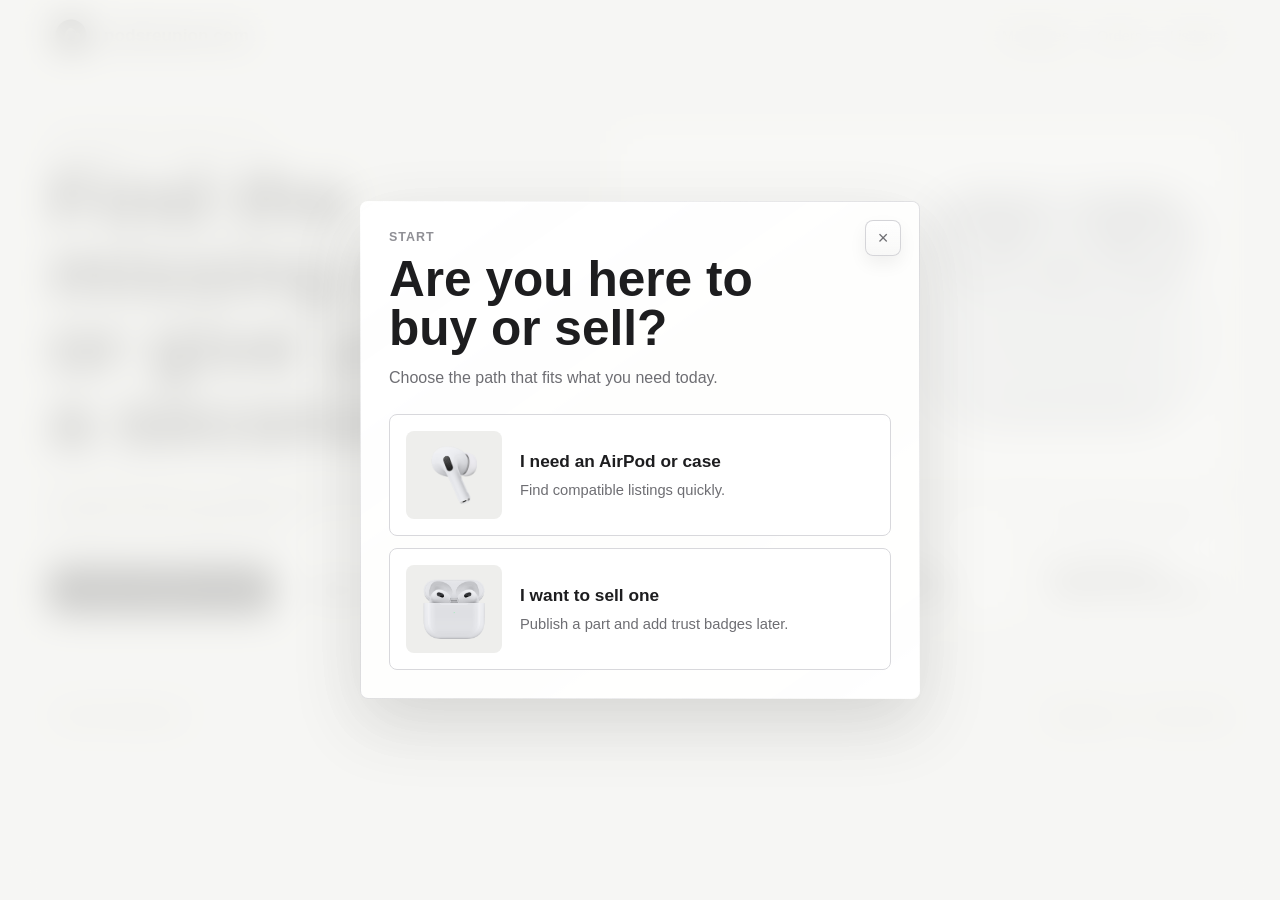
==== index.html @ 9c2aa98d "Update seller AirPods model previews" ====
<!DOCTYPE html>
<html lang="en">
<head>
  <meta charset="UTF-8">
  <meta name="viewport" content="width=device-width, initial-scale=1">
  <title>PodsReunion | Buy or sell single AirPods parts</title>
  <meta name="description" content="A simple marketplace for buying or selling single AirPods, charging cases, and compatible replacement parts.">
  <meta property="og:title" content="PodsReunion | Buy or sell single AirPods parts">
  <meta property="og:description" content="Find or sell a single AirPod, a charging case, or a compatible replacement part.">
  <meta property="og:type" content="website">
  <meta property="og:url" content="https://podsreunion.com">
  <link rel="icon" type="image/png" href="assets/favicons/favicon-32x32.png">
  <link rel="apple-touch-icon" href="assets/favicons/apple-icon-180x180.png">
  <link rel="stylesheet" href="style.css">
</head>
<body class="has-modal">
  <header class="site-header" aria-label="Primary">
    <a class="brand" href="/" aria-label="PodsReunion home">
      <span class="brand-mark" aria-hidden="true">
        <img src="assets/logo/logo-master.svg" alt="">
      </span>
      <span class="brand-name">podsreunion.com</span>
    </a>

    <nav class="header-nav" aria-label="Account placeholders">
      <a href="#" aria-disabled="true">Messages</a>
      <a href="#" aria-disabled="true">Orders</a>
      <a href="#" aria-disabled="true">Listings</a>
    </nav>
  </header>

  <main class="page-shell">
    <section class="intro" aria-labelledby="intro-title">
      <p class="eyebrow">PodsReunion marketplace</p>
      <h1 id="intro-title">Find the missing part, or give yours a second life.</h1>
      <p class="intro-copy">
        A focused place for single AirPods, left and right earbuds, and charging cases.
      </p>

      <div class="intro-actions" aria-label="Start">
        <button class="primary-action" type="button" data-open-path="buyer">I need an AirPod or case</button>
        <button class="secondary-action" type="button" data-open-path="seller">I want to sell one</button>
      </div>
    </section>

    <section class="market-preview" aria-label="Marketplace preview">
      <div class="preview-panel preview-panel-large">
        <div class="preview-copy">
          <span class="panel-kicker">Available soon</span>
          <h2>AirPods Pro 2 parts</h2>
          <p>Compatible listings will appear here once the marketplace is connected.</p>
        </div>
        <img src="assets/airpods/products/web/airpods-pro-2-with-case-front.png" alt="AirPods Pro with charging case">
      </div>

      <div class="preview-grid">
        <article class="mini-panel">
          <span class="mini-label">Verified photos</span>
          <strong>Model and condition badges</strong>
        </article>
        <article class="mini-panel">
          <span class="mini-label">Fast search</span>
          <strong>Left, right, or charging case</strong>
        </article>
        <article class="mini-panel">
          <span class="mini-label">Lightweight start</span>
          <strong>No dashboard before you need one</strong>
        </article>
      </div>
    </section>
  </main>

  <footer class="site-footer">
    <p>&copy; 2026 PodsReunion</p>
    <div>
      <a href="impressum.html">Legal Notice</a>
      <a href="datenschutz.html">Privacy Policy</a>
    </div>
  </footer>

  <div class="modal-layer is-visible" data-modal-layer>
    <section class="modal is-active" role="dialog" aria-modal="true" aria-labelledby="entry-title" data-modal="entry">
      <button class="icon-button modal-close" type="button" data-close-modal aria-label="Close modal">x</button>
      <p class="modal-step">Start</p>
      <h2 id="entry-title">Are you here to buy or sell?</h2>
      <p class="modal-copy">Choose the path that fits what you need today.</p>

      <div class="choice-grid">
        <button class="choice-card" type="button" data-open-path="buyer">
          <span class="choice-visual">
            <img src="assets/airpods/earbuds/airpods-pro-2/right.png" alt="">
          </span>
          <span>
            <strong>I need an AirPod or case</strong>
            <small>Find compatible listings quickly.</small>
          </span>
        </button>
        <button class="choice-card" type="button" data-open-path="seller">
          <span class="choice-visual">
            <img src="assets/airpods/products/web/airpods-3-with-case.png" alt="">
          </span>
          <span>
            <strong>I want to sell one</strong>
            <small>Publish a part and add trust badges later.</small>
          </span>
        </button>
      </div>
    </section>

    <section class="modal modal-wide" role="dialog" aria-modal="true" aria-labelledby="buyer-title" data-modal="buyer" hidden>
      <button class="icon-button modal-back" type="button" data-show-entry aria-label="Back">&lt;</button>
      <button class="icon-button modal-close" type="button" data-close-modal aria-label="Close modal">x</button>
      <p class="modal-step" data-buyer-step-label>Buyer flow 1 of 3</p>
      <h2 id="buyer-title">Find the part you need</h2>
      <p class="modal-copy" data-buyer-step-copy>Start with the missing piece. No account needed to browse.</p>

      <div class="buyer-progress" aria-hidden="true">
        <span class="is-active" data-buyer-progress-step="1"></span>
        <span data-buyer-progress-step="2"></span>
        <span data-buyer-progress-step="3"></span>
      </div>

      <div class="buyer-step is-active" data-buyer-step="1">
        <div class="buyer-part-grid" aria-label="Needed part">
          <button class="buyer-part-card" type="button" aria-pressed="false" data-buyer-part="left">
            <span class="buyer-part-image">
              <img src="assets/airpods/earbuds/airpods-pro-2/left.png" alt="">
            </span>
            <span>
              <strong>Left AirPod</strong>
              <small>I lost the left earbud.</small>
            </span>
          </button>
          <button class="buyer-part-card" type="button" aria-pressed="false" data-buyer-part="right">
            <span class="buyer-part-image">
              <img src="assets/airpods/earbuds/airpods-pro-2/right.png" alt="">
            </span>
            <span>
              <strong>Right AirPod</strong>
              <small>I lost the right earbud.</small>
            </span>
          </button>
          <button class="buyer-part-card" type="button" aria-pressed="false" data-buyer-part="case">
            <span class="buyer-part-image">
              <img src="assets/airpods/cases/web/A2968-magsafe-lightning.png" alt="">
            </span>
            <span>
              <strong>Charging case</strong>
              <small>I need a compatible case.</small>
            </span>
          </button>
        </div>
      </div>

      <div class="buyer-step" data-buyer-step="2" hidden>
        <div class="buyer-model-card">
          <div>
            <span class="modal-step">Model check</span>
            <h3>Which AirPods do you have?</h3>
            <p>For now, this is a lightweight compatibility placeholder. We will only show listings that should match this model.</p>
          </div>
        </div>

        <div class="buyer-model-grid" aria-label="AirPods model">
          <button class="buyer-model-option" type="button" aria-pressed="true" data-buyer-model="AirPods Pro 1">
            <span class="buyer-model-image">
              <img src="assets/airpods/products/web/airpods-pro-1-with-case.png" alt="">
            </span>
            <strong>AirPods Pro 1</strong>
          </button>
          <button class="buyer-model-option" type="button" aria-pressed="false" data-buyer-model="AirPods Pro 2">
            <span class="buyer-model-image">
              <img src="assets/airpods/products/web/airpods-pro-2-with-case-front.png" alt="">
            </span>
            <strong>AirPods Pro 2</strong>
          </button>
          <button class="buyer-model-option" type="button" aria-pressed="false" data-buyer-model="AirPods Pro 3">
            <span class="buyer-model-image">
              <img src="assets/airpods/products/web/airpods-pro-3-with-case-front.png" alt="">
            </span>
            <strong>AirPods Pro 3</strong>
          </button>
          <button class="buyer-model-option" type="button" aria-pressed="false" data-buyer-model="AirPods 1">
            <span class="buyer-model-image">
              <img src="assets/airpods/products/web/airpods-1-with-case.png" alt="">
            </span>
            <strong>AirPods 1</strong>
          </button>
          <button class="buyer-model-option" type="button" aria-pressed="false" data-buyer-model="AirPods 2">
            <span class="buyer-model-image">
              <img src="assets/airpods/products/web/airpods-2-with-case.png" alt="">
            </span>
            <strong>AirPods 2</strong>
          </button>
          <button class="buyer-model-option" type="button" aria-pressed="false" data-buyer-model="AirPods 3">
            <span class="buyer-model-image">
              <img src="assets/airpods/products/web/airpods-3-with-case.png" alt="">
            </span>
            <strong>AirPods 3</strong>
          </button>
          <button class="buyer-model-option" type="button" aria-pressed="false" data-buyer-model="AirPods 4">
            <span class="buyer-model-image">
              <img src="assets/airpods/products/web/airpods-4-with-case.png" alt="">
            </span>
            <strong>AirPods 4</strong>
          </button>
          <button class="buyer-model-option" type="button" aria-pressed="false" data-buyer-model="AirPods 4 ANC">
            <span class="buyer-model-image">
              <img src="assets/airpods/products/web/airpods-4-anc-with-case.png" alt="">
            </span>
            <strong>AirPods 4 ANC</strong>
          </button>
          <button class="buyer-model-option" type="button" aria-pressed="false" data-buyer-model="not-sure">
            <span class="buyer-model-image">
              <img src="assets/airpods/products/web/airpods-pro-2-earbuds.png" alt="">
            </span>
            <strong>I am not sure</strong>
          </button>
        </div>
      </div>

      <div class="buyer-step" data-buyer-step="3" hidden>
        <div class="buyer-selected-part" data-buyer-selected-part></div>

        <div class="empty-results">
          <span class="modal-step">No listings yet</span>
          <h3>No compatible part is available right now.</h3>
          <p>Leave your email and we will notify you when someone lists this part.</p>
        </div>

        <form class="buyer-request-form" data-buyer-request-form>
          <label>
            <span>Email address</span>
            <input type="email" placeholder="you@example.com" required>
          </label>
          <button class="full-action" type="submit">Notify me when available</button>
        </form>

        <div class="request-success" data-request-success hidden>
          <strong>Request saved.</strong>
          <span>This is a prototype confirmation. Later, this will create a real buyer request.</span>
        </div>
      </div>

      <div class="buyer-actions">
        <button class="secondary-action buyer-secondary" type="button" data-buyer-prev hidden>Back</button>
        <button class="full-action buyer-next" type="button" data-buyer-next disabled>Continue</button>
      </div>
    </section>

    <section class="modal modal-wide" role="dialog" aria-modal="true" aria-labelledby="seller-title" data-modal="seller" hidden>
      <button class="icon-button modal-back" type="button" data-show-entry aria-label="Back">&lt;</button>
      <button class="icon-button modal-close" type="button" data-close-modal aria-label="Close modal">x</button>
      <p class="modal-step" data-seller-step-label>Seller flow 1 of 3</p>
      <h2 id="seller-title">What do you want to sell?</h2>
      <p class="modal-copy" data-seller-step-copy>Select one or more parts. You can add trust badges after publishing.</p>

      <div class="seller-progress" aria-hidden="true">
        <span class="is-active" data-progress-step="1"></span>
        <span data-progress-step="2"></span>
        <span data-progress-step="3"></span>
      </div>

      <div class="seller-step is-active" data-seller-step="1">
        <div class="seller-part-grid" aria-label="Parts to sell">
          <button class="seller-part-card" type="button" aria-pressed="false" data-seller-part="left">
            <span class="seller-selected-mark" aria-hidden="true">✓</span>
            <span class="seller-part-image">
              <img src="assets/airpods/earbuds/airpods-pro-2/left.png" alt="">
            </span>
            <span>
              <strong>Left AirPod</strong>
              <small>Single left earbud</small>
            </span>
          </button>
          <button class="seller-part-card" type="button" aria-pressed="false" data-seller-part="right">
            <span class="seller-selected-mark" aria-hidden="true">✓</span>
            <span class="seller-part-image">
              <img src="assets/airpods/earbuds/airpods-pro-2/right.png" alt="">
            </span>
            <span>
              <strong>Right AirPod</strong>
              <small>Single right earbud</small>
            </span>
          </button>
          <button class="seller-part-card" type="button" aria-pressed="false" data-seller-part="case">
            <span class="seller-selected-mark" aria-hidden="true">✓</span>
            <span class="seller-part-image">
              <img src="assets/airpods/cases/web/A2968-magsafe-lightning.png" alt="">
            </span>
            <span>
              <strong>Charging case</strong>
              <small>Case only</small>
            </span>
          </button>
        </div>

        <div class="seller-note">
          <strong>Publish first, verify later.</strong>
          <span>Find My removal is not required here. It can become a trust badge once a buyer is interested.</span>
        </div>
      </div>

      <div class="seller-step" data-seller-step="2" hidden>
        <div class="selected-summary" data-selected-summary></div>
        <div class="seller-detail-list" data-seller-detail-list></div>
      </div>

      <div class="seller-step" data-seller-step="3" hidden>
        <div class="listing-form">
          <label>
            <span>Location</span>
            <input type="text" placeholder="Berlin, Germany">
          </label>
          <label>
            <span>Contact email</span>
            <input type="email" placeholder="you@example.com">
          </label>
        </div>

        <div class="seller-toggle-row">
          <label>
            <input type="checkbox">
            <span>Shipping is possible</span>
          </label>
          <label>
            <input type="checkbox">
            <span>Local handoff is possible</span>
          </label>
        </div>

        <div class="badge-preview">
          <span>Listing badges after review</span>
          <div>
            <strong>Photos complete</strong>
            <strong>Cleaning confirmed</strong>
            <strong>Find My removed later</strong>
          </div>
        </div>
      </div>

      <div class="seller-actions">
        <button class="secondary-action seller-secondary" type="button" data-seller-prev hidden>Back</button>
        <button class="full-action seller-next" type="button" data-seller-next disabled>Continue</button>
      </div>
    </section>
  </div>

  <script>
    const modalLayer = document.querySelector('[data-modal-layer]');
    const modals = document.querySelectorAll('[data-modal]');
    const pathButtons = document.querySelectorAll('[data-open-path]');
    const closeButtons = document.querySelectorAll('[data-close-modal]');
    const entryButtons = document.querySelectorAll('[data-show-entry]');
    const buyerStepLabel = document.querySelector('[data-buyer-step-label]');
    const buyerStepCopy = document.querySelector('[data-buyer-step-copy]');
    const buyerModal = document.querySelector('[data-modal="buyer"]');
    const buyerSteps = document.querySelectorAll('[data-buyer-step]');
    const buyerProgressSteps = document.querySelectorAll('[data-buyer-progress-step]');
    const buyerPartButtons = document.querySelectorAll('[data-buyer-part]');
    const buyerModelButtons = document.querySelectorAll('[data-buyer-model]');
    const buyerPrevButton = document.querySelector('[data-buyer-prev]');
    const buyerNextButton = document.querySelector('[data-buyer-next]');
    const buyerRequestForm = document.querySelector('[data-buyer-request-form]');
    const buyerSelectedPart = document.querySelector('[data-buyer-selected-part]');
    const requestSuccess = document.querySelector('[data-request-success]');
    const sellerStepLabel = document.querySelector('[data-seller-step-label]');
    const sellerStepCopy = document.querySelector('[data-seller-step-copy]');
    const sellerModal = document.querySelector('[data-modal="seller"]');
    const sellerSteps = document.querySelectorAll('[data-seller-step]');
    const sellerProgressSteps = document.querySelectorAll('[data-progress-step]');
    const sellerPartButtons = document.querySelectorAll('[data-seller-part]');
    const sellerDetailList = document.querySelector('[data-seller-detail-list]');
    const selectedSummary = document.querySelector('[data-selected-summary]');
    const sellerPrevButton = document.querySelector('[data-seller-prev]');
    const sellerNextButton = document.querySelector('[data-seller-next]');
    const customSelects = new Set();
    let buyerStep = 1;
    let selectedBuyerPart = null;
    let selectedBuyerModel = 'AirPods Pro 1';
    let sellerStep = 1;
    const selectedSellerParts = new Set();
    const sellerPartPrices = {
      left: '',
      right: '',
      case: ''
    };

	    const airPodsModelImages = {
	      'airpods-pro-1': {
	        left: 'assets/airpods/earbuds/airpods-pro-1/left.png',
	        right: 'assets/airpods/earbuds/airpods-pro-1/right.png',
	        case: 'assets/airpods/cases/web/A2190.png'
      },
      'airpods-pro-2': {
        left: 'assets/airpods/earbuds/airpods-pro-2/left.png',
        right: 'assets/airpods/earbuds/airpods-pro-2/right.png',
        case: 'assets/airpods/cases/web/A2968-magsafe-lightning.png'
      },
      'airpods-pro-3': {
        left: 'assets/airpods/earbuds/airpods-pro-3/left.png',
        right: 'assets/airpods/earbuds/airpods-pro-3/right.png',
        case: 'assets/airpods/cases/web/A3122-magsafe.png'
      },
      'airpods-1': {
        left: 'assets/airpods/earbuds/airpods-1/left.png',
        right: 'assets/airpods/earbuds/airpods-1/right.png',
        case: 'assets/airpods/cases/web/A1602.png'
      },
      'airpods-2': {
        left: 'assets/airpods/earbuds/airpods-2/left.png',
        right: 'assets/airpods/earbuds/airpods-2/right.png',
        case: 'assets/airpods/cases/web/A1938.png'
      },
      'airpods-3': {
        left: 'assets/airpods/earbuds/airpods-3/left.png',
        right: 'assets/airpods/earbuds/airpods-3/right.png',
        case: 'assets/airpods/cases/web/A2566-magsafe.png'
      },
      'airpods-4': {
        left: 'assets/airpods/earbuds/airpods-4/left.png',
        right: 'assets/airpods/earbuds/airpods-4/right.png',
        case: 'assets/airpods/cases/web/A3058.png'
      },
      'airpods-4-anc': {
        left: 'assets/airpods/earbuds/airpods-4-anc/left.png',
        right: 'assets/airpods/earbuds/airpods-4-anc/right.png',
        case: 'assets/airpods/cases/web/A3059-ANC.png'
	      }
	    };

	    const chargingCaseImages = {
	      A1602: 'assets/airpods/cases/web/A1602.png',
	      A1938: 'assets/airpods/cases/web/A1938.png',
	      'A2566-magsafe': 'assets/airpods/cases/web/A2566-magsafe.png',
	      'A2897-lightning': 'assets/airpods/cases/web/A2897-lightning.png',
	      A3058: 'assets/airpods/cases/web/A3058.png',
	      'A3059-ANC': 'assets/airpods/cases/web/A3059-ANC.png',
	      A2190: 'assets/airpods/cases/web/A2190.png',
	      'A2700-magsafe-lightning': 'assets/airpods/cases/web/A2700-magsafe-lightning.png',
	      'A2968-magsafe-lightning': 'assets/airpods/cases/web/A2968-magsafe-lightning.png',
	      'A3122-magsafe': 'assets/airpods/cases/web/A3122-magsafe.png'
	    };

    const sellerPartData = {
      left: {
        title: 'Left AirPod',
        image: 'assets/airpods/earbuds/airpods-pro-2/left.png',
        // Replace this with the final model-number close-up asset when available.
        modelPhoto: 'assets/airpods/earbuds/airpods-pro-2/left.png',
        recommendedPrice: '49 EUR',
        shots: ['Exterior side', 'Interior grille', 'Stem', 'Model number', 'Charging proof']
      },
      right: {
        title: 'Right AirPod',
        image: 'assets/airpods/earbuds/airpods-pro-2/right.png',
        modelPhoto: 'assets/airpods/earbuds/airpods-pro-2/right.png',
        recommendedPrice: '49 EUR',
        shots: ['Exterior side', 'Interior grille', 'Stem', 'Model number', 'Charging proof']
      },
      case: {
        title: 'Charging case',
        image: 'assets/airpods/cases/web/A2968-magsafe-lightning.png',
        modelPhoto: 'assets/airpods/cases/web/A2968-magsafe-lightning.png',
        recommendedPrice: '59 EUR',
        shots: ['Front closed', 'Back hinge', 'Inside open', 'Charging port', 'Model number', 'LED on', 'Charging proof']
      }
    };

    const sellerPartPlaceholderImages = {
      left: sellerPartData.left.image,
      right: sellerPartData.right.image,
      case: sellerPartData.case.image
    };

    const sellerStepContent = {
      1: {
        label: 'Seller flow 1 of 3',
        title: 'What do you want to sell?',
        copy: 'Select one or more parts. You can add trust badges after publishing.',
        next: 'Continue'
      },
      2: {
        label: 'Seller flow 2 of 3',
        title: 'Add part details',
        copy: 'Each selected part gets its own model check, price, and photo checklist.',
        next: 'Listing details'
      },
      3: {
        label: 'Seller flow 3 of 3',
        title: 'Publish your listing',
        copy: 'Add shared listing basics now. Part prices stay attached to each item.',
        next: 'Publish listing'
      }
    };

    const buyerStepContent = {
      1: {
        label: 'Buyer flow 1 of 3',
        title: 'Find the part you need',
        copy: 'Start with the missing piece. No account needed to browse.',
        next: 'Continue'
      },
      2: {
        label: 'Buyer flow 2 of 3',
        title: 'Choose your model',
        copy: 'This keeps results compatible with the AirPods you already have.',
        next: 'Show compatible listings'
      },
      3: {
        label: 'Buyer flow 3 of 3',
        title: 'Get notified',
        copy: 'No matching listing yet. Save a simple request and we will tell you when one appears.',
        next: 'Done'
      }
    };

    function renderBuyerSelectedPart() {
      if (!selectedBuyerPart) {
        buyerSelectedPart.innerHTML = '';
        return;
      }

      const data = sellerPartData[selectedBuyerPart];
      buyerSelectedPart.innerHTML = `
        <img src="${data.image}" alt="">
        <span>
          <small>Selected request</small>
          <strong>${data.title}</strong>
          <em>${selectedBuyerModel}</em>
        </span>
      `;
    }

    function showModal(name) {
      modalLayer.classList.add('is-visible');
      document.body.classList.add('has-modal');
      modals.forEach((modal) => {
        const isTarget = modal.dataset.modal === name;
        modal.hidden = !isTarget;
        modal.classList.toggle('is-active', isTarget);
      });

      if (name === 'seller') {
        setSellerStep(1);
      }

      if (name === 'buyer') {
        setBuyerStep(1);
      }
    }

    function closeModal() {
      modalLayer.classList.remove('is-visible');
      document.body.classList.remove('has-modal');
      modals.forEach((modal) => {
        modal.classList.remove('is-active');
        modal.hidden = true;
      });
    }

    pathButtons.forEach((button) => {
      button.addEventListener('click', () => showModal(button.dataset.openPath));
    });

    closeButtons.forEach((button) => {
      button.addEventListener('click', closeModal);
    });

    entryButtons.forEach((button) => {
      button.addEventListener('click', () => showModal('entry'));
    });

    modalLayer.addEventListener('click', (event) => {
      if (event.target === modalLayer) {
        closeModal();
      }
    });

    document.addEventListener('keydown', (event) => {
      if (event.key === 'Escape') {
        closeModal();
        closeCustomSelects();
      }
    });

    document.addEventListener('click', (event) => {
      if (!event.target.closest('.custom-select')) {
        closeCustomSelects();
      }
    });

	    function renderSellerDetails() {
	      const selectedParts = Array.from(selectedSellerParts);
	      selectedSummary.innerHTML = selectedParts.map((part) => `<span>${sellerPartData[part].title}</span>`).join('');
	      sellerDetailList.innerHTML = selectedParts.map((part) => {
	        const data = sellerPartData[part];
	        const modelHelp = part === 'case' ? 'The model number is printed inside the lid.' : 'The model number is printed on the stem.';
	        const savedPrice = escapeHtml(sellerPartPrices[part] || '');
	        const shotList = data.shots.map((shot, index) => `
	          <label class="photo-slot">
	            <input type="file" accept="image/*">
	            <span>${index + 1}</span>
            <strong>${shot}</strong>
          </label>
        `).join('');

        return `
          <article class="seller-detail-card" data-seller-detail-card data-seller-part="${part}">
            <div class="seller-detail-head">
              <img src="${data.image}" alt="${data.title} preview" data-seller-part-image>
              <div>
                <span class="modal-step">${data.title}</span>
                <h3>${data.title} details</h3>
              </div>
	            </div>

	            <div class="seller-model-grid">
	              ${renderSellerModelSelect(part)}
	              <div class="model-number-field">
	                <span class="field-title" id="model-number-label-${part}">
	                  <span>Model number</span>
	                  <button class="model-help-button" type="button" aria-label="Where to find the model number" aria-describedby="model-help-${part}">
                    <svg aria-hidden="true" viewBox="0 0 24 24" width="16" height="16">
                      <circle cx="12" cy="12" r="10"></circle>
                      <path d="M9.09 9a3 3 0 0 1 5.83 1c0 2-3 3-3 3"></path>
	                      <path d="M12 17h.01"></path>
	                    </svg>
	                  </button>
	                  <span class="model-help-tooltip" id="model-help-${part}" role="tooltip">${modelHelp}</span>
	                </span>
	                <input type="text" placeholder="e.g. A2699" aria-labelledby="model-number-label-${part}">
	              </div>
	              <figure class="model-number-photo">
	                <img src="${data.modelPhoto}" alt="${data.title} model number photo placeholder">
	              </figure>
              <label>
                <span>Condition</span>
                <select data-custom-select>
                  <option>Good</option>
                  <option>Like new</option>
                  <option>Used</option>
                  <option>Damaged</option>
                  <option>Unknown</option>
                </select>
              </label>
            </div>

            <div class="seller-price-panel">
              <label>
                <span>Price for this ${data.title}</span>
                <input type="text" inputmode="decimal" placeholder="e.g. ${data.recommendedPrice}" value="${savedPrice}" data-seller-price-input>
              </label>
              <div class="recommended-price" aria-label="Recommended price">
                <span>Recommended price</span>
                <strong>${data.recommendedPrice}</strong>
              </div>
            </div>

            <div class="photo-checklist">
              ${shotList}
            </div>

            <label class="cleaning-check">
              <input type="checkbox">
              <span>I cleaned this part before publishing.</span>
            </label>
          </article>
        `;
      }).join('');

	      enhanceCustomSelects(sellerDetailList);
	      sellerDetailList.querySelectorAll('[data-seller-model-select]').forEach(updateSellerPartImage);
	      sellerDetailList.querySelectorAll('[data-seller-case-select]').forEach(updateSellerCaseImage);
	    }

    function escapeHtml(value) {
      return value.replace(/[&<>"']/g, (character) => ({
        '&': '&amp;',
        '<': '&lt;',
        '>': '&gt;',
        '"': '&quot;',
        "'": '&#39;'
      })[character]);
    }

	    function renderSellerModelSelect(part) {
	      if (part === 'case') {
	        return `
	          <label>
	            <span>Charging case model</span>
	            <select data-custom-select data-seller-case-select>
	              <option value="">I am not sure</option>
	              <option value="A1602">A1602 - Lightning case for AirPods 1 / 2</option>
	              <option value="A1938">A1938 - Wireless case for AirPods 1 / 2</option>
	              <option value="A2566-magsafe">A2566 - MagSafe case for AirPods 3</option>
	              <option value="A2897-lightning">A2897 - Lightning case for AirPods 3</option>
	              <option value="A3058">A3058 - Case for AirPods 4</option>
	              <option value="A3059-ANC">A3059 - Wireless case for AirPods 4 ANC</option>
	              <option value="A2190">A2190 - Case for AirPods Pro 1</option>
	              <option value="A2700-magsafe-lightning">A2700 - MagSafe case for AirPods Pro 2 Lightning</option>
	              <option value="A2968-magsafe-lightning">A2968 - MagSafe case for AirPods Pro 2 USB-C</option>
	              <option value="A3122-magsafe">A3122 - MagSafe case for AirPods Pro 3 USB-C</option>
	            </select>
	          </label>
	        `;
	      }

	      return `
	        <div class="seller-select-field">
	          <span class="field-title" id="airpods-model-label-${part}">
	            <span>AirPods model</span>
	            <a class="model-help-button model-help-link" href="https://support.apple.com/en-us/109525" target="_blank" rel="noopener noreferrer" aria-label="Open Apple's AirPods model identification page" title="Identify your AirPods model on Apple Support">
	              <svg aria-hidden="true" viewBox="0 0 24 24" width="16" height="16">
	                <circle cx="12" cy="12" r="10"></circle>
	                <path d="M9.09 9a3 3 0 0 1 5.83 1c0 2-3 3-3 3"></path>
	                <path d="M12 17h.01"></path>
	              </svg>
	            </a>
	          </span>
	          <select data-custom-select data-seller-model-select aria-labelledby="airpods-model-label-${part}">
	            <option value="airpods-pro-1">AirPods Pro 1</option>
	            <option value="airpods-pro-2">AirPods Pro 2</option>
	            <option value="airpods-pro-3">AirPods Pro 3</option>
	            <option value="airpods-1">AirPods 1</option>
	            <option value="airpods-2">AirPods 2</option>
	            <option value="airpods-3">AirPods 3</option>
	            <option value="airpods-4">AirPods 4</option>
	            <option value="airpods-4-anc">AirPods 4 ANC</option>
	            <option value="unknown">I am not sure</option>
	          </select>
	        </div>
	      `;
	    }

	    function updateSellerPartImage(select) {
	      const detailCard = select.closest('[data-seller-detail-card]');
	      const image = detailCard?.querySelector('[data-seller-part-image]');

	      if (!detailCard || !image) {
        return;
      }

      const part = detailCard.dataset.sellerPart;
      const modelImages = airPodsModelImages[select.value];
	      image.src = modelImages?.[part] || sellerPartPlaceholderImages[part] || sellerPartData.case.image;
	      image.alt = `${sellerPartData[part]?.title || 'AirPods part'} preview`;
	    }

	    function updateSellerCaseImage(select) {
	      const detailCard = select.closest('[data-seller-detail-card]');
	      const image = detailCard?.querySelector('[data-seller-part-image]');

	      if (!detailCard || !image) {
	        return;
	      }

	      image.src = chargingCaseImages[select.value] || sellerPartPlaceholderImages.case;
	      image.alt = 'Charging case preview';
	    }

    function closeCustomSelects(except) {
      customSelects.forEach((control) => {
        if (control !== except) {
          control.classList.remove('is-open');
          control.querySelector('.custom-select-trigger')?.setAttribute('aria-expanded', 'false');
        }
      });
    }

    function enhanceCustomSelects(root = document) {
      root.querySelectorAll('select[data-custom-select]:not([data-enhanced])').forEach((select) => {
        select.dataset.enhanced = 'true';
        select.classList.add('native-select');

        const control = document.createElement('div');
        control.className = 'custom-select';

        const trigger = document.createElement('button');
        trigger.type = 'button';
        trigger.className = 'custom-select-trigger';
        trigger.setAttribute('aria-haspopup', 'listbox');
        trigger.setAttribute('aria-expanded', 'false');

	        const value = document.createElement('span');
	        value.textContent = select.options[select.selectedIndex]?.textContent || '';
	        const labelledBy = select.getAttribute('aria-labelledby');
	        const labelText = labelledBy ? document.getElementById(labelledBy)?.textContent.trim() : '';

	        const chevron = document.createElement('span');
	        chevron.className = 'custom-select-chevron';
        chevron.setAttribute('aria-hidden', 'true');
        chevron.textContent = 'v';

	        trigger.append(value, chevron);
	        const updateTriggerLabel = () => {
	          if (labelText) {
	            trigger.setAttribute('aria-label', `${labelText}: ${value.textContent}`);
	          }
	        };
	        updateTriggerLabel();

	        const list = document.createElement('div');
        list.className = 'custom-select-list';
        list.setAttribute('role', 'listbox');

        Array.from(select.options).forEach((option, index) => {
          const item = document.createElement('button');
          item.type = 'button';
          item.className = 'custom-select-option';
          item.setAttribute('role', 'option');
          item.setAttribute('aria-selected', String(index === select.selectedIndex));
          item.textContent = option.textContent;

	          item.addEventListener('click', () => {
	            select.selectedIndex = index;
	            value.textContent = option.textContent;
	            updateTriggerLabel();
	            list.querySelectorAll('.custom-select-option').forEach((optionButton, optionIndex) => {
              optionButton.setAttribute('aria-selected', String(optionIndex === index));
            });
            select.dispatchEvent(new Event('change', { bubbles: true }));
            control.classList.remove('is-open');
            trigger.setAttribute('aria-expanded', 'false');
          });

          list.append(item);
        });

        trigger.addEventListener('click', () => {
          const isOpen = control.classList.contains('is-open');
          closeCustomSelects(control);
          control.classList.toggle('is-open', !isOpen);
          trigger.setAttribute('aria-expanded', String(!isOpen));
        });

        control.append(trigger, list);
        select.insertAdjacentElement('afterend', control);
        customSelects.add(control);
      });
    }

	    sellerDetailList.addEventListener('change', (event) => {
	      const select = event.target.closest('[data-seller-model-select], [data-seller-case-select]');

	      if (select?.matches('[data-seller-case-select]')) {
	        updateSellerCaseImage(select);
	      } else if (select) {
	        updateSellerPartImage(select);
	      }
	    });

    sellerDetailList.addEventListener('input', (event) => {
      const priceInput = event.target.closest('[data-seller-price-input]');
      const detailCard = priceInput?.closest('[data-seller-detail-card]');

      if (!priceInput || !detailCard) {
        return;
      }

      sellerPartPrices[detailCard.dataset.sellerPart] = priceInput.value;
    });

    function setBuyerStep(step) {
      buyerStep = step;
      const content = buyerStepContent[buyerStep];
      document.getElementById('buyer-title').textContent = content.title;
      buyerStepLabel.textContent = content.label;
      buyerStepCopy.textContent = content.copy;
      buyerNextButton.textContent = content.next;
      buyerPrevButton.hidden = buyerStep === 1;
      buyerNextButton.hidden = buyerStep === 3;
      buyerNextButton.disabled = buyerStep === 1 && !selectedBuyerPart;
      requestSuccess.hidden = true;

      buyerSteps.forEach((stepElement) => {
        const isActive = Number(stepElement.dataset.buyerStep) === buyerStep;
        stepElement.hidden = !isActive;
        stepElement.classList.toggle('is-active', isActive);
      });

      buyerProgressSteps.forEach((stepElement) => {
        stepElement.classList.toggle('is-active', Number(stepElement.dataset.buyerProgressStep) <= buyerStep);
      });

      if (buyerStep === 3) {
        renderBuyerSelectedPart();
      }

      buyerModal.scrollTop = 0;
    }

    function setSellerStep(step) {
      sellerStep = step;
      const content = sellerStepContent[sellerStep];
      document.getElementById('seller-title').textContent = content.title;
      sellerStepLabel.textContent = content.label;
      sellerStepCopy.textContent = content.copy;
      sellerNextButton.textContent = content.next;
      sellerPrevButton.hidden = sellerStep === 1;
      sellerNextButton.disabled = sellerStep === 1 && selectedSellerParts.size === 0;

      sellerSteps.forEach((stepElement) => {
        const isActive = Number(stepElement.dataset.sellerStep) === sellerStep;
        stepElement.hidden = !isActive;
        stepElement.classList.toggle('is-active', isActive);
      });

      sellerProgressSteps.forEach((stepElement) => {
        stepElement.classList.toggle('is-active', Number(stepElement.dataset.progressStep) <= sellerStep);
      });

      if (sellerStep === 2) {
        renderSellerDetails();
      }

      sellerModal.scrollTop = 0;
    }

    buyerPartButtons.forEach((button) => {
      button.addEventListener('click', () => {
        selectedBuyerPart = button.dataset.buyerPart;
        buyerPartButtons.forEach((partButton) => {
          partButton.setAttribute('aria-pressed', String(partButton === button));
        });
        buyerNextButton.disabled = false;
      });
    });

    buyerModelButtons.forEach((button) => {
      button.addEventListener('click', () => {
        selectedBuyerModel = button.dataset.buyerModel;
        buyerModelButtons.forEach((modelButton) => {
          modelButton.setAttribute('aria-pressed', String(modelButton === button));
        });
      });
    });

    buyerNextButton.addEventListener('click', () => {
      if (buyerStep < 3) {
        setBuyerStep(buyerStep + 1);
      }
    });

    buyerPrevButton.addEventListener('click', () => {
      if (buyerStep > 1) {
        setBuyerStep(buyerStep - 1);
      }
    });

    buyerRequestForm.addEventListener('submit', (event) => {
      event.preventDefault();
      requestSuccess.hidden = false;
      buyerRequestForm.reset();
    });

    sellerPartButtons.forEach((button) => {
      button.addEventListener('click', () => {
        const part = button.dataset.sellerPart;
        const isPressed = button.getAttribute('aria-pressed') === 'true';
        button.setAttribute('aria-pressed', String(!isPressed));

        if (isPressed) {
          selectedSellerParts.delete(part);
        } else {
          selectedSellerParts.add(part);
        }

        sellerNextButton.disabled = sellerStep === 1 && selectedSellerParts.size === 0;
      });
    });

    sellerNextButton.addEventListener('click', () => {
      if (sellerStep < 3) {
        setSellerStep(sellerStep + 1);
        return;
      }

      sellerNextButton.textContent = 'Listing ready for review';
      sellerNextButton.disabled = true;
    });

    sellerPrevButton.addEventListener('click', () => {
      if (sellerStep > 1) {
        setSellerStep(sellerStep - 1);
      }
    });
  </script>
</body>
</html>
---- style.css ----
:root {
  --bg: #f6f6f4;
  --surface: #ffffff;
  --surface-muted: #eeeeec;
  --text: #1d1d1f;
  --muted: #6e6e73;
  --soft: #8f8f95;
  --border: #d8d8dc;
  --border-strong: #c6c6cc;
  --accent: #2563eb;
  --accent-soft: #e9f0ff;
  --shadow: 0 18px 50px rgba(0, 0, 0, 0.12);
  --font-sans: -apple-system, BlinkMacSystemFont, "Inter", "Helvetica Neue", Arial, sans-serif;
}

* {
  box-sizing: border-box;
  margin: 0;
  padding: 0;
}

html {
  font-size: 16px;
}

body {
  min-height: 100vh;
  font-family: var(--font-sans);
  color: var(--text);
  background: var(--bg);
  line-height: 1.5;
  -webkit-font-smoothing: antialiased;
  text-rendering: optimizeLegibility;
}

body.has-modal {
  overflow: hidden;
}

button,
input,
select,
textarea {
  font: inherit;
}

button {
  border: 0;
}

input,
select {
  min-width: 0;
}

a {
  color: inherit;
}

img {
  display: block;
  max-width: 100%;
}

.site-header {
  width: min(1180px, calc(100% - 32px));
  min-height: 72px;
  margin: 0 auto;
  display: flex;
  align-items: center;
  justify-content: space-between;
  gap: 20px;
}

body > header:not(.site-header) {
  width: min(760px, calc(100% - 32px));
  margin: 0 auto;
  padding: 18px 0 0;
}

.brand {
  display: inline-flex;
  align-items: center;
  gap: 12px;
  text-decoration: none;
  color: var(--text);
  font-weight: 700;
  white-space: nowrap;
}

.brand-mark {
  width: 42px;
  height: 42px;
  display: grid;
  place-items: center;
  color: var(--text);
}

.brand-mark img {
  width: 100%;
  height: 100%;
}

.brand-name {
  font-size: 1.08rem;
}

.brand-logo {
  width: 40px;
  height: 40px;
}

.header-nav {
  display: flex;
  align-items: center;
  justify-content: flex-end;
  gap: 8px;
  color: var(--muted);
  font-size: 0.92rem;
}

.header-nav a {
  padding: 8px 10px;
  border-radius: 8px;
  text-decoration: none;
}

.header-nav a:hover {
  background: var(--surface-muted);
  color: var(--text);
}

.page-shell {
  width: min(1180px, calc(100% - 32px));
  margin: 0 auto;
  padding: 54px 0 64px;
  display: grid;
  grid-template-columns: minmax(0, 0.9fr) minmax(320px, 1.1fr);
  gap: 56px;
  align-items: center;
}

.intro {
  max-width: 540px;
}

.eyebrow,
.panel-kicker,
.mini-label,
.modal-step,
.placeholder-field span {
  display: block;
  color: var(--soft);
  font-size: 0.78rem;
  font-weight: 600;
  line-height: 1.2;
  text-transform: uppercase;
  letter-spacing: 0.08em;
}

h1 {
  margin-top: 14px;
  font-size: clamp(2.7rem, 6vw, 5.4rem);
  font-weight: 700;
  letter-spacing: 0;
  line-height: 0.96;
}

.intro-copy {
  margin-top: 22px;
  max-width: 440px;
  color: var(--muted);
  font-size: 1.18rem;
}

.intro-actions {
  margin-top: 32px;
  display: flex;
  flex-wrap: wrap;
  gap: 12px;
}

.primary-action,
.secondary-action,
.full-action {
  min-height: 46px;
  padding: 0 18px;
  border-radius: 8px;
  cursor: pointer;
  font-weight: 600;
  transition: background 140ms ease, border-color 140ms ease, color 140ms ease, transform 140ms ease;
}

.primary-action,
.full-action {
  background: var(--text);
  color: #fff;
}

.secondary-action {
  color: var(--text);
  background: var(--surface);
  border: 1px solid var(--border);
}

.primary-action:hover,
.full-action:hover {
  background: #000;
}

.secondary-action:hover {
  border-color: var(--border-strong);
  background: #fdfdfc;
}

.primary-action:active,
.secondary-action:active,
.full-action:active,
.choice-card:active,
.part-options button:active {
  transform: translateY(1px);
}

.market-preview {
  display: grid;
  gap: 14px;
}

.preview-panel {
  min-height: 360px;
  border: 1px solid var(--border);
  border-radius: 8px;
  background: var(--surface);
  overflow: hidden;
}

.preview-panel-large {
  display: grid;
  grid-template-columns: minmax(0, 0.85fr) minmax(240px, 1fr);
  align-items: center;
}

.preview-copy {
  padding: 32px;
}

.preview-copy h2 {
  margin-top: 10px;
  font-size: 2rem;
  line-height: 1.05;
  letter-spacing: 0;
}

.preview-copy p {
  margin-top: 12px;
  color: var(--muted);
}

.preview-panel img {
  width: 100%;
  height: 100%;
  max-height: 330px;
  object-fit: contain;
  object-position: center;
  padding: 24px;
}

.preview-grid {
  display: grid;
  grid-template-columns: repeat(3, minmax(0, 1fr));
  gap: 14px;
}

.mini-panel {
  min-height: 120px;
  padding: 18px;
  display: flex;
  flex-direction: column;
  justify-content: space-between;
  border: 1px solid var(--border);
  border-radius: 8px;
  background: var(--surface);
}

.mini-panel strong {
  margin-top: 18px;
  font-size: 1rem;
  line-height: 1.25;
}

.site-footer {
  width: min(1180px, calc(100% - 32px));
  margin: 0 auto;
  padding: 22px 0 34px;
  display: flex;
  justify-content: space-between;
  gap: 20px;
  border-top: 1px solid var(--border);
  color: var(--muted);
  font-size: 0.9rem;
}

body > footer:not(.site-footer) {
  width: min(760px, calc(100% - 32px));
  margin: 0 auto;
  padding: 22px 0 34px;
  border-top: 1px solid var(--border);
  color: var(--muted);
  font-size: 0.9rem;
}

.site-footer div {
  display: flex;
  gap: 16px;
}

.site-footer a {
  text-decoration: none;
}

.site-footer a:hover {
  color: var(--text);
}

body > footer:not(.site-footer) a {
  color: var(--muted);
}

body > footer:not(.site-footer) a:hover {
  color: var(--text);
}

.modal-layer {
  position: fixed;
  inset: 0;
  z-index: 10;
  display: none;
  place-items: center;
  padding: 18px;
  background: rgba(246, 246, 244, 0.78);
  backdrop-filter: blur(18px);
}

.modal-layer.is-visible {
  display: grid;
}

.modal {
  position: relative;
  width: min(560px, 100%);
  max-height: min(760px, calc(100vh - 36px));
  overflow: auto;
  padding: 28px;
  border: 1px solid transparent;
  border-radius: 8px;
  background:
    linear-gradient(rgba(255, 255, 255, 0.97), rgba(255, 255, 255, 0.97)) padding-box,
    linear-gradient(145deg, rgba(255, 255, 255, 0.95), rgba(198, 198, 204, 0.58), rgba(255, 255, 255, 0.72)) border-box;
  box-shadow:
    0 24px 70px rgba(0, 0, 0, 0.14),
    inset 0 1px 0 rgba(255, 255, 255, 0.92);
}

.modal-wide {
  width: min(760px, 100%);
}

.modal h2 {
  margin-top: 10px;
  padding-right: 44px;
  font-size: clamp(2rem, 5vw, 3.1rem);
  line-height: 1;
  letter-spacing: 0;
}

.modal-copy {
  margin-top: 12px;
  color: var(--muted);
  font-size: 1rem;
}

.icon-button {
  position: absolute;
  width: 36px;
  height: 36px;
  display: inline-flex;
  align-items: center;
  justify-content: center;
  border: 1px solid rgba(198, 198, 204, 0.72);
  border-radius: 8px;
  background: linear-gradient(180deg, rgba(255, 255, 255, 0.94), rgba(247, 247, 246, 0.88));
  color: var(--muted);
  cursor: pointer;
  font-size: 0;
  line-height: 0;
  box-shadow: inset 0 1px 0 rgba(255, 255, 255, 0.9), 0 8px 18px rgba(0, 0, 0, 0.06);
  transition: border-color 140ms ease, box-shadow 140ms ease, color 140ms ease, transform 140ms ease, background 140ms ease;
}

.icon-button:hover {
  border-color: var(--border-strong);
  background: #ffffff;
  color: var(--text);
  box-shadow: inset 0 1px 0 rgba(255, 255, 255, 0.95), 0 10px 22px rgba(0, 0, 0, 0.09);
}

.icon-button:active {
  transform: translateY(1px);
}

.icon-button::before {
  display: block;
  font-size: 1.15rem;
  font-weight: 500;
  line-height: 1;
}

.modal-close::before {
  content: "\00d7";
  transform: translateY(-0.5px);
}

.modal-close {
  top: 18px;
  right: 18px;
}

.modal-back {
  top: 18px;
  left: 18px;
}

.modal-back::before {
  content: "\2039";
  font-size: 1.75rem;
  transform: translate(-0.5px, -1px);
}

.modal-back + .modal-close + .modal-step,
.modal-back ~ .modal-step {
  margin-left: 44px;
}

.choice-grid {
  margin-top: 24px;
  display: grid;
  gap: 12px;
}

.choice-card {
  min-height: 120px;
  padding: 16px;
  display: grid;
  grid-template-columns: 96px minmax(0, 1fr);
  gap: 18px;
  align-items: center;
  border: 1px solid var(--border);
  border-radius: 8px;
  background: var(--surface);
  color: var(--text);
  text-align: left;
  cursor: pointer;
}

.choice-card:hover {
  border-color: var(--accent);
  background: #fbfdff;
}

.choice-card strong,
.choice-card small {
  display: block;
}

.choice-card strong {
  font-size: 1.08rem;
}

.choice-card small {
  margin-top: 4px;
  color: var(--muted);
  font-size: 0.92rem;
}

.choice-visual {
  height: 88px;
  display: grid;
  place-items: center;
  border-radius: 8px;
  background: var(--surface-muted);
}

.choice-visual img {
  max-height: 76px;
  width: 100%;
  object-fit: contain;
  padding: 8px;
}

.part-options {
  margin-top: 24px;
  display: grid;
  grid-template-columns: repeat(3, minmax(0, 1fr));
  gap: 10px;
}

.part-options button {
  min-height: 72px;
  padding: 12px;
  border: 1px solid var(--border);
  border-radius: 8px;
  background: var(--surface);
  color: var(--text);
  cursor: pointer;
  font-weight: 600;
  line-height: 1.2;
}

.part-options button:hover,
.part-options button[aria-pressed="true"] {
  border-color: var(--accent);
  background: var(--accent-soft);
  color: #0f3c9c;
}

.placeholder-field {
  margin-top: 14px;
  padding: 16px;
  border: 1px dashed var(--border-strong);
  border-radius: 8px;
  background: #fbfbfa;
}

.placeholder-field strong {
  display: block;
  margin-top: 7px;
  font-size: 0.98rem;
}

.full-action {
  width: 100%;
  margin-top: 16px;
}

.full-action:disabled,
.primary-action:disabled,
.secondary-action:disabled {
  opacity: 0.48;
  cursor: not-allowed;
  transform: none;
}

.buyer-progress,
.seller-progress {
  margin-top: 20px;
  display: grid;
  grid-template-columns: repeat(3, 1fr);
  gap: 8px;
}

.buyer-progress span,
.seller-progress span {
  height: 4px;
  border-radius: 999px;
  background: var(--surface-muted);
}

.buyer-progress span.is-active,
.seller-progress span.is-active {
  background: var(--text);
}

.buyer-step,
.seller-step {
  margin-top: 22px;
}

.buyer-part-grid {
  display: grid;
  grid-template-columns: repeat(3, minmax(0, 1fr));
  gap: 12px;
}

.buyer-part-card {
  min-height: 190px;
  padding: 14px;
  display: flex;
  flex-direction: column;
  justify-content: space-between;
  gap: 14px;
  border: 1px solid var(--border);
  border-radius: 8px;
  background: var(--surface);
  color: var(--text);
  text-align: left;
  cursor: pointer;
}

.buyer-part-card:hover,
.buyer-part-card[aria-pressed="true"] {
  border-color: var(--accent);
  background: #fbfdff;
}

.buyer-part-card[aria-pressed="true"] {
  background: var(--accent-soft);
  box-shadow: inset 0 0 0 2px var(--accent), 0 12px 26px rgba(37, 99, 235, 0.12);
}

.buyer-part-card strong,
.buyer-part-card small {
  display: block;
}

.buyer-part-card strong {
  font-size: 1.02rem;
}

.buyer-part-card small {
  margin-top: 3px;
  color: var(--muted);
  font-size: 0.9rem;
}

.buyer-part-image {
  height: 116px;
  display: grid;
  place-items: center;
  border-radius: 8px;
  background: var(--surface-muted);
}

.buyer-part-card[aria-pressed="true"] .buyer-part-image {
  background: #ffffff;
}

.buyer-part-image img {
  width: 100%;
  height: 100px;
  object-fit: contain;
  padding: 8px;
}

.buyer-model-card,
.empty-results,
.request-success {
  padding: 18px;
  border: 1px solid var(--border);
  border-radius: 8px;
  background: var(--surface);
}

.buyer-model-card {
  margin-bottom: 14px;
}

.buyer-model-card h3,
.empty-results h3 {
  margin-top: 8px;
  font-size: 1.45rem;
  line-height: 1.08;
}

.buyer-model-card p,
.empty-results p {
  margin-top: 8px;
  color: var(--muted);
  font-size: 0.96rem;
}

.buyer-request-form label {
  display: grid;
  gap: 7px;
}

.buyer-request-form label > span {
  color: var(--muted);
  font-size: 0.86rem;
  font-weight: 600;
}

.buyer-model-grid {
  display: grid;
  grid-template-columns: repeat(3, minmax(0, 1fr));
  gap: 12px;
}

.buyer-model-option {
  min-height: 178px;
  padding: 12px;
  display: grid;
  align-content: space-between;
  gap: 10px;
  border: 1px solid var(--border);
  border-radius: 8px;
  background: var(--surface);
  color: var(--text);
  cursor: pointer;
  text-align: left;
}

.buyer-model-option:hover,
.buyer-model-option[aria-pressed="true"] {
  border-color: var(--accent);
  background: #fbfdff;
}

.buyer-model-option[aria-pressed="true"] {
  background: var(--accent-soft);
  box-shadow: inset 0 0 0 2px var(--accent), 0 12px 26px rgba(37, 99, 235, 0.12);
}

.buyer-model-image {
  height: 118px;
  display: grid;
  place-items: center;
  border-radius: 8px;
  background: var(--surface-muted);
}

.buyer-model-option[aria-pressed="true"] .buyer-model-image {
  background: #ffffff;
}

.buyer-model-image img {
  width: 100%;
  height: 104px;
  object-fit: contain;
  padding: 8px;
}

.buyer-model-option strong {
  font-size: 0.98rem;
  line-height: 1.2;
}

.buyer-request-form {
  margin-top: 14px;
  display: grid;
  grid-template-columns: minmax(0, 1fr) auto;
  gap: 10px;
  align-items: end;
}

.buyer-request-form input {
  width: 100%;
  min-height: 46px;
  padding: 0 12px;
  border: 1px solid var(--border);
  border-radius: 8px;
  background: var(--surface);
  color: var(--text);
}

.buyer-request-form input:focus {
  outline: none;
  border-color: var(--accent);
  box-shadow: 0 0 0 3px var(--accent-soft);
}

.buyer-request-form .full-action {
  margin-top: 0;
  white-space: nowrap;
}

.buyer-selected-part {
  margin-bottom: 12px;
  padding: 10px 12px;
  display: inline-grid;
  grid-template-columns: 58px minmax(0, 1fr);
  gap: 12px;
  align-items: center;
  border: 1px solid var(--border);
  border-radius: 8px;
  background: #fbfbfa;
}

.buyer-selected-part img {
  width: 58px;
  height: 58px;
  object-fit: contain;
  padding: 6px;
  border-radius: 8px;
  background: var(--surface-muted);
}

.buyer-selected-part small,
.buyer-selected-part strong,
.buyer-selected-part em {
  display: block;
}

.buyer-selected-part small {
  color: var(--muted);
  font-size: 0.78rem;
  font-weight: 600;
}

.buyer-selected-part strong {
  font-size: 0.98rem;
}

.buyer-selected-part em {
  margin-top: 2px;
  color: var(--muted);
  font-size: 0.86rem;
  font-style: normal;
}

.request-success {
  margin-top: 14px;
  display: grid;
  gap: 4px;
  background: var(--accent-soft);
  border-color: rgba(37, 99, 235, 0.28);
}

.request-success[hidden] {
  display: none;
}

.request-success span {
  color: var(--muted);
  font-size: 0.92rem;
}

.buyer-actions,
.seller-actions {
  margin-top: 18px;
  display: grid;
  grid-template-columns: auto minmax(0, 1fr);
  gap: 10px;
}

.buyer-actions .full-action,
.seller-actions .full-action {
  margin-top: 0;
}

.buyer-secondary,
.seller-secondary {
  min-width: 90px;
}

.seller-part-grid {
  display: grid;
  grid-template-columns: repeat(3, minmax(0, 1fr));
  gap: 12px;
}

.seller-part-card {
  position: relative;
  min-height: 220px;
  padding: 14px;
  display: flex;
  flex-direction: column;
  justify-content: space-between;
  gap: 16px;
  border: 1px solid var(--border);
  border-radius: 8px;
  background: var(--surface);
  color: var(--text);
  text-align: left;
  cursor: pointer;
}

.seller-part-card:hover,
.seller-part-card[aria-pressed="true"] {
  border-color: var(--accent);
  background: #fbfdff;
}

.seller-part-card[aria-pressed="true"] {
  border-color: var(--accent);
  background: var(--accent-soft);
  box-shadow: inset 0 0 0 2px var(--accent), 0 12px 26px rgba(37, 99, 235, 0.12);
}

.seller-selected-mark {
  position: absolute;
  top: 10px;
  right: 10px;
  width: 26px;
  height: 26px;
  display: grid;
  place-items: center;
  border-radius: 50%;
  background: var(--accent);
  color: #fff;
  font-size: 0.9rem;
  font-weight: 800;
  opacity: 0;
  transform: scale(0.8);
  transition: opacity 140ms ease, transform 140ms ease;
}

.seller-part-card[aria-pressed="true"] .seller-selected-mark {
  opacity: 1;
  transform: scale(1);
}

.seller-part-card[aria-pressed="true"] .seller-part-image {
  background: #ffffff;
}

.seller-part-card strong,
.seller-part-card small {
  display: block;
}

.seller-part-card strong {
  font-size: 1.02rem;
}

.seller-part-card small {
  margin-top: 2px;
  color: var(--muted);
  font-size: 0.9rem;
}

.seller-part-image {
  height: 136px;
  display: grid;
  place-items: center;
  border-radius: 8px;
  background: var(--surface-muted);
}

.seller-part-image img {
  width: 100%;
  height: 118px;
  object-fit: contain;
  padding: 8px;
}

.seller-note {
  margin-top: 14px;
  padding: 14px 16px;
  display: grid;
  gap: 4px;
  border: 1px solid var(--border);
  border-radius: 8px;
  background: #fbfbfa;
}

.seller-note strong {
  font-size: 0.98rem;
}

.seller-note span {
  color: var(--muted);
  font-size: 0.92rem;
}

.selected-summary {
  display: flex;
  flex-wrap: wrap;
  gap: 8px;
}

.selected-summary span {
  padding: 7px 10px;
  border-radius: 999px;
  background: var(--surface-muted);
  color: var(--muted);
  font-size: 0.88rem;
  font-weight: 600;
}

.seller-detail-list {
  margin-top: 14px;
  display: grid;
  gap: 14px;
}

.seller-detail-card {
  padding: 16px;
  border: 1px solid var(--border);
  border-radius: 8px;
  background: var(--surface);
}

.seller-detail-head {
  display: grid;
  grid-template-columns: 96px minmax(0, 1fr);
  gap: 16px;
  align-items: center;
}

.seller-detail-head img {
  width: 96px;
  height: 96px;
  object-fit: contain;
  padding: 10px;
  border-radius: 8px;
  background: var(--surface-muted);
}

.seller-detail-head h3 {
  margin-top: 4px;
  font-size: 1.35rem;
  line-height: 1.05;
}

.seller-detail-head p {
  margin-top: 7px;
  color: var(--muted);
  font-size: 0.94rem;
}

.seller-model-grid {
  margin-top: 16px;
  display: grid;
  grid-template-columns: minmax(0, 1fr) minmax(0, 1fr) 86px minmax(0, 1fr);
  gap: 10px;
  align-items: end;
}

.listing-form {
  margin-top: 16px;
  display: grid;
  grid-template-columns: repeat(2, minmax(0, 1fr));
  gap: 10px;
}

.seller-model-grid label,
.seller-model-grid .seller-select-field,
.seller-model-grid .model-number-field,
.seller-price-panel label,
.listing-form label {
  display: grid;
  gap: 7px;
}

.seller-model-grid label > span,
.seller-model-grid .field-title,
.seller-price-panel label > span,
.listing-form label > span {
  color: var(--muted);
  font-size: 0.86rem;
  font-weight: 600;
}

.seller-model-grid input,
.seller-model-grid select,
.seller-price-panel input,
.listing-form input {
  width: 100%;
  min-height: 42px;
  padding: 0 11px;
  border: 1px solid var(--border);
  border-radius: 8px;
  background: var(--surface);
  color: var(--text);
}

.native-select {
  display: none;
}

.custom-select {
  position: relative;
}

.custom-select-trigger {
  width: 100%;
  min-height: 42px;
  padding: 0 11px;
  display: flex;
  align-items: center;
  justify-content: space-between;
  gap: 12px;
  border: 1px solid var(--border);
  border-radius: 8px;
  background: linear-gradient(180deg, #ffffff 0%, #f7f7f6 100%);
  color: var(--text);
  cursor: pointer;
  text-align: left;
}

.custom-select-trigger:hover,
.custom-select.is-open .custom-select-trigger {
  border-color: var(--accent);
  box-shadow: 0 0 0 3px var(--accent-soft);
}

.custom-select-trigger:focus-visible {
  outline: none;
  border-color: var(--accent);
  box-shadow: 0 0 0 3px var(--accent-soft);
}

.custom-select-chevron {
  color: var(--soft);
  font-size: 0.72rem;
  font-weight: 700;
  transform: scaleX(1.15);
}

.custom-select-list {
  position: absolute;
  top: calc(100% + 6px);
  left: 0;
  right: 0;
  z-index: 20;
  display: none;
  padding: 6px;
  border: 1px solid var(--border);
  border-radius: 8px;
  background: rgba(255, 255, 255, 0.98);
  box-shadow: 0 14px 34px rgba(0, 0, 0, 0.13);
}

.custom-select.is-open .custom-select-list {
  display: grid;
  gap: 2px;
}

.custom-select-option {
  min-height: 36px;
  padding: 0 9px;
  border-radius: 6px;
  background: transparent;
  color: var(--text);
  cursor: pointer;
  text-align: left;
}

.custom-select-option:hover,
.custom-select-option[aria-selected="true"] {
  background: var(--accent-soft);
  color: #0f3c9c;
}

.seller-price-panel {
  margin-top: 14px;
  display: grid;
  grid-template-columns: minmax(0, 1fr) minmax(150px, 0.42fr);
  gap: 10px;
  align-items: end;
}

.recommended-price {
  min-height: 42px;
  padding: 8px 11px;
  display: grid;
  align-content: center;
  gap: 2px;
  border: 1px solid var(--border);
  border-radius: 8px;
  background: #fbfbfa;
}

.recommended-price span {
  color: var(--muted);
  font-size: 0.76rem;
  font-weight: 700;
  text-transform: uppercase;
}

.recommended-price strong {
  font-size: 1rem;
}

.model-number-field {
  position: relative;
}

.seller-model-grid .field-title {
  position: relative;
  display: inline-flex;
  width: max-content;
  max-width: 100%;
  align-items: center;
  gap: 6px;
}

.model-help-button {
  width: 22px;
  height: 22px;
  display: grid;
  flex: 0 0 auto;
  place-items: center;
  border-radius: 50%;
  background: transparent;
  color: var(--soft);
  cursor: help;
}

.model-help-link {
  text-decoration: none;
  cursor: pointer;
}

.model-help-button:hover,
.model-help-button:focus-visible {
  color: var(--text);
  background: var(--surface-muted);
}

.model-help-button:focus-visible {
  outline: none;
  box-shadow: 0 0 0 3px var(--accent-soft);
}

.model-help-button svg {
  fill: none;
  stroke: currentColor;
  stroke-linecap: round;
  stroke-linejoin: round;
  stroke-width: 2;
}

.model-help-tooltip {
  position: absolute;
  top: calc(100% + 8px);
  left: 0;
  z-index: 30;
  width: min(250px, calc(100vw - 56px));
  padding: 9px 10px;
  border: 1px solid var(--border);
  border-radius: 8px;
  background: rgba(29, 29, 31, 0.96);
  color: #ffffff;
  font-size: 0.86rem;
  font-weight: 500;
  line-height: 1.3;
  opacity: 0;
  pointer-events: none;
  transform: translateY(-2px);
  transition: opacity 140ms ease, transform 140ms ease;
}

.field-title:hover .model-help-tooltip,
.field-title:focus-within .model-help-tooltip {
  opacity: 1;
  transform: translateY(0);
}

.model-number-photo {
  min-height: 66px;
  display: grid;
  place-items: center;
  border: 1px dashed var(--border-strong);
  border-radius: 8px;
  background: #fbfbfa;
  overflow: hidden;
}

.model-number-photo img {
  width: 100%;
  height: 66px;
  object-fit: contain;
  padding: 8px;
}

.seller-model-grid input:focus,
.seller-model-grid select:focus,
.seller-price-panel input:focus,
.listing-form input:focus {
  outline: none;
  border-color: var(--accent);
  box-shadow: 0 0 0 3px var(--accent-soft);
}

.photo-checklist {
  margin-top: 16px;
  display: grid;
  grid-template-columns: repeat(3, minmax(0, 1fr));
  gap: 10px;
}

.photo-slot {
  min-height: 92px;
  padding: 12px;
  display: grid;
  align-content: start;
  gap: 8px;
  border: 1px dashed var(--border-strong);
  border-radius: 8px;
  background: #fbfbfa;
  cursor: pointer;
}

.photo-slot:hover {
  border-color: var(--accent);
  background: #fbfdff;
}

.photo-slot input {
  position: absolute;
  width: 1px;
  height: 1px;
  opacity: 0;
  pointer-events: none;
}

.photo-slot span {
  width: 26px;
  height: 26px;
  display: grid;
  place-items: center;
  border-radius: 50%;
  background: var(--surface-muted);
  color: var(--muted);
  font-size: 0.8rem;
  font-weight: 700;
}

.photo-slot strong {
  font-size: 0.92rem;
  line-height: 1.2;
}

.cleaning-check,
.seller-toggle-row label {
  display: flex;
  align-items: flex-start;
  gap: 10px;
  color: var(--muted);
  font-size: 0.94rem;
}

.cleaning-check {
  margin-top: 14px;
  padding-top: 14px;
  border-top: 1px solid var(--border);
}

.cleaning-check input,
.seller-toggle-row input {
  width: 18px;
  height: 18px;
  margin-top: 2px;
  accent-color: var(--text);
}

.seller-toggle-row {
  margin-top: 14px;
  display: grid;
  gap: 10px;
}

.badge-preview {
  margin-top: 16px;
  padding: 16px;
  border: 1px solid var(--border);
  border-radius: 8px;
  background: #fbfbfa;
}

.badge-preview > span {
  display: block;
  color: var(--muted);
  font-size: 0.86rem;
  font-weight: 600;
}

.badge-preview div {
  margin-top: 10px;
  display: flex;
  flex-wrap: wrap;
  gap: 8px;
}

.badge-preview strong {
  padding: 7px 10px;
  border: 1px solid var(--border);
  border-radius: 999px;
  background: var(--surface);
  font-size: 0.85rem;
}

.legal {
  width: min(760px, calc(100% - 32px));
  margin: 0 auto;
  padding-top: 1.5rem;
  padding-bottom: 3rem;
  font-size: 0.95rem;
  line-height: 1.65;
}

.legal .back-link {
  display: inline-block;
  margin-bottom: 1.5rem;
  font-size: 0.875rem;
  color: var(--muted);
  text-decoration: none;
}

.legal .back-link:hover {
  color: var(--text);
}

.legal a {
  color: var(--accent);
  word-break: break-word;
}

.legal h1 {
  font-size: 2rem;
  margin-bottom: 1.5rem;
}

.legal h2 {
  font-size: 1.125rem;
  margin-top: 2rem;
  margin-bottom: 0.75rem;
}

.legal p {
  margin-bottom: 1rem;
}

.legal ul {
  margin: 0 0 1rem 1.25rem;
  padding-left: 0.5rem;
}

@media (max-width: 860px) {
  .site-header {
    min-height: auto;
    padding: 16px 0;
    align-items: flex-start;
  }

  .header-nav {
    gap: 2px;
    font-size: 0.84rem;
  }

  .header-nav a {
    padding: 7px 6px;
  }

  .page-shell {
    padding: 34px 0 46px;
    grid-template-columns: 1fr;
    gap: 34px;
  }

  .preview-panel-large {
    grid-template-columns: 1fr;
  }

  .preview-copy {
    padding: 24px 22px 0;
  }

  .preview-panel img {
    max-height: 240px;
  }

  .preview-grid {
    grid-template-columns: 1fr;
  }
}

@media (max-width: 620px) {
  .site-header {
    width: min(100% - 24px, 1180px);
    flex-wrap: wrap;
  }

  .page-shell,
  .site-footer {
    width: min(100% - 24px, 1180px);
  }

  .brand-name {
    font-size: 1rem;
  }

  .brand-mark {
    width: 38px;
    height: 38px;
  }

  .header-nav {
    width: 100%;
    justify-content: flex-start;
  }

  h1 {
    font-size: clamp(2.35rem, 13vw, 3.8rem);
  }

  .intro-copy {
    font-size: 1.03rem;
  }

  .intro-actions {
    display: grid;
  }

  .primary-action,
  .secondary-action {
    width: 100%;
  }

  .modal {
    padding: 24px 18px 18px;
  }

  .modal h2 {
    font-size: 2.15rem;
  }

  .choice-card {
    grid-template-columns: 76px minmax(0, 1fr);
    gap: 12px;
  }

  .choice-visual {
    height: 76px;
  }

  .part-options {
    grid-template-columns: 1fr;
  }

  .modal-wide {
    width: min(100%, 560px);
  }

  .buyer-part-grid,
  .buyer-model-grid,
  .buyer-request-form,
  .seller-part-grid,
  .seller-model-grid,
  .seller-price-panel,
  .listing-form,
  .photo-checklist {
    grid-template-columns: 1fr;
  }

  .buyer-part-card {
    min-height: 118px;
    display: grid;
    grid-template-columns: 96px minmax(0, 1fr);
    align-items: center;
  }

  .buyer-part-image {
    height: 96px;
  }

  .buyer-part-image img {
    height: 84px;
  }

  .buyer-model-option {
    min-height: 118px;
    grid-template-columns: 96px minmax(0, 1fr);
    align-items: center;
    align-content: center;
  }

  .buyer-model-image {
    height: 96px;
  }

  .buyer-model-image img {
    height: 84px;
  }

  .buyer-request-form .full-action {
    width: 100%;
  }

  .seller-part-card {
    min-height: 124px;
    display: grid;
    grid-template-columns: 96px minmax(0, 1fr);
    align-items: center;
  }

  .seller-part-image {
    height: 96px;
  }

  .seller-part-image img {
    height: 84px;
  }

  .seller-detail-head {
    grid-template-columns: 72px minmax(0, 1fr);
    gap: 12px;
  }

  .seller-detail-head img {
    width: 72px;
    height: 72px;
  }

  .seller-detail-head h3 {
    font-size: 1.12rem;
  }

  .buyer-actions,
  .seller-actions {
    grid-template-columns: 1fr;
  }

  .buyer-secondary,
  .seller-secondary {
    width: 100%;
  }

  .site-footer {
    flex-direction: column;
  }
}
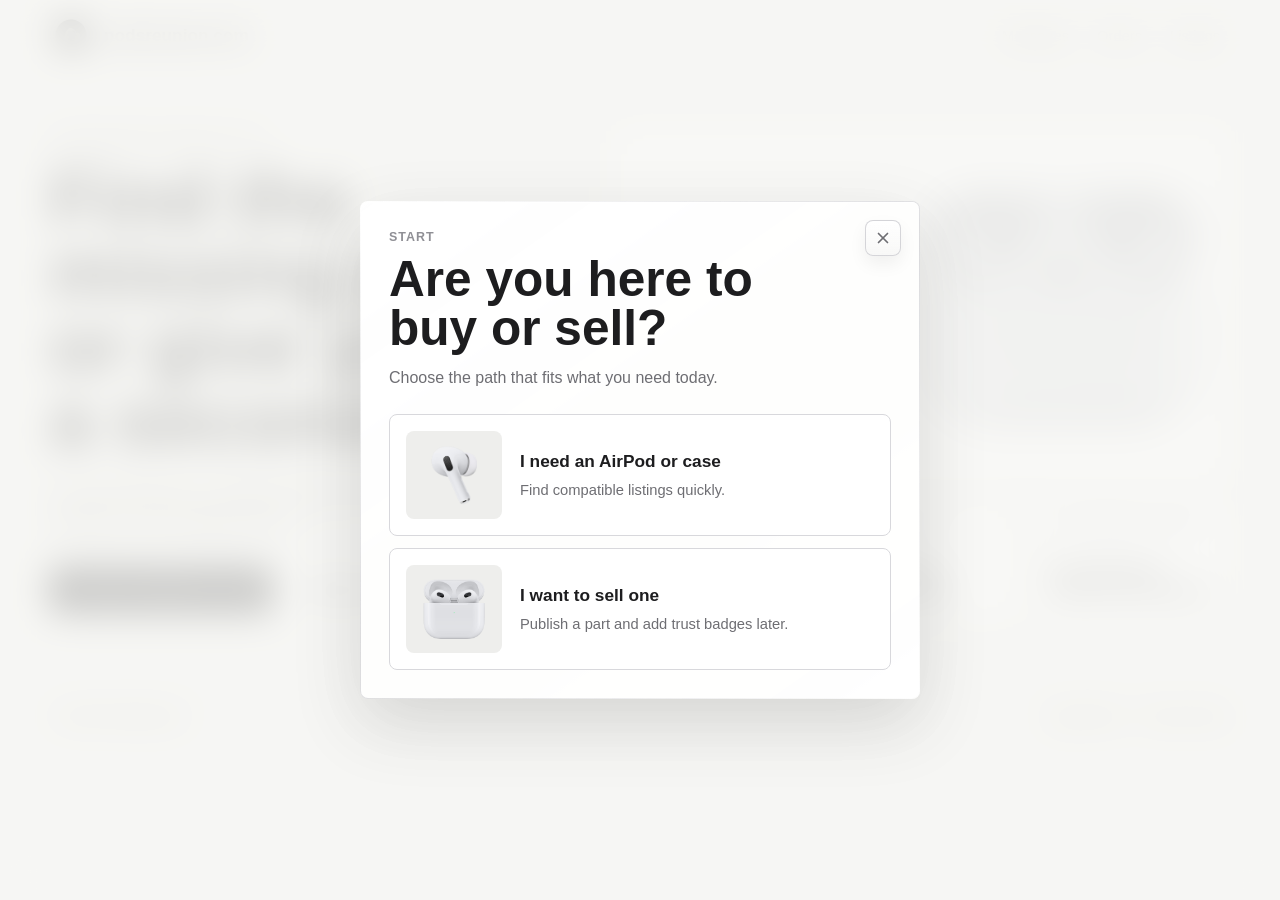
==== commit 9f763886: "Improve modal navigation controls" ====
--- a/index.html
+++ b/index.html
@@ -80,7 +80,12 @@
 
   <div class="modal-layer is-visible" data-modal-layer>
     <section class="modal is-active" role="dialog" aria-modal="true" aria-labelledby="entry-title" data-modal="entry">
-      <button class="icon-button modal-close" type="button" data-close-modal aria-label="Close modal">x</button>
+      <button class="icon-button modal-close" type="button" data-close-modal aria-label="Close modal">
+        <svg aria-hidden="true" viewBox="0 0 24 24" width="18" height="18">
+          <path d="M18 6 6 18"></path>
+          <path d="m6 6 12 12"></path>
+        </svg>
+      </button>
       <p class="modal-step">Start</p>
       <h2 id="entry-title">Are you here to buy or sell?</h2>
       <p class="modal-copy">Choose the path that fits what you need today.</p>
@@ -108,8 +113,18 @@
     </section>
 
     <section class="modal modal-wide" role="dialog" aria-modal="true" aria-labelledby="buyer-title" data-modal="buyer" hidden>
-      <button class="icon-button modal-back" type="button" data-show-entry aria-label="Back">&lt;</button>
-      <button class="icon-button modal-close" type="button" data-close-modal aria-label="Close modal">x</button>
+      <button class="icon-button modal-back" type="button" data-show-entry aria-label="Back">
+        <svg aria-hidden="true" viewBox="0 0 24 24" width="19" height="19">
+          <path d="m12 19-7-7 7-7"></path>
+          <path d="M19 12H5"></path>
+        </svg>
+      </button>
+      <button class="icon-button modal-close" type="button" data-close-modal aria-label="Close modal">
+        <svg aria-hidden="true" viewBox="0 0 24 24" width="18" height="18">
+          <path d="M18 6 6 18"></path>
+          <path d="m6 6 12 12"></path>
+        </svg>
+      </button>
       <p class="modal-step" data-buyer-step-label>Buyer flow 1 of 3</p>
       <h2 id="buyer-title">Find the part you need</h2>
       <p class="modal-copy" data-buyer-step-copy>Start with the missing piece. No account needed to browse.</p>
@@ -249,8 +264,18 @@
     </section>
 
     <section class="modal modal-wide" role="dialog" aria-modal="true" aria-labelledby="seller-title" data-modal="seller" hidden>
-      <button class="icon-button modal-back" type="button" data-show-entry aria-label="Back">&lt;</button>
-      <button class="icon-button modal-close" type="button" data-close-modal aria-label="Close modal">x</button>
+      <button class="icon-button modal-back" type="button" data-show-entry aria-label="Back">
+        <svg aria-hidden="true" viewBox="0 0 24 24" width="19" height="19">
+          <path d="m12 19-7-7 7-7"></path>
+          <path d="M19 12H5"></path>
+        </svg>
+      </button>
+      <button class="icon-button modal-close" type="button" data-close-modal aria-label="Close modal">
+        <svg aria-hidden="true" viewBox="0 0 24 24" width="18" height="18">
+          <path d="M18 6 6 18"></path>
+          <path d="m6 6 12 12"></path>
+        </svg>
+      </button>
       <p class="modal-step" data-seller-step-label>Seller flow 1 of 3</p>
       <h2 id="seller-title">What do you want to sell?</h2>
       <p class="modal-copy" data-seller-step-copy>Select one or more parts. You can add trust badges after publishing.</p>
@@ -374,13 +399,22 @@
     const selectedSummary = document.querySelector('[data-selected-summary]');
     const sellerPrevButton = document.querySelector('[data-seller-prev]');
     const sellerNextButton = document.querySelector('[data-seller-next]');
-    const customSelects = new Set();
     let buyerStep = 1;
     let selectedBuyerPart = null;
     let selectedBuyerModel = 'AirPods Pro 1';
     let sellerStep = 1;
     const selectedSellerParts = new Set();
     const sellerPartPrices = {
+      left: '',
+      right: '',
+      case: ''
+    };
+    const sellerPartCommentEnabled = {
+      left: false,
+      right: false,
+      case: false
+    };
+    const sellerPartComments = {
       left: '',
       right: '',
       case: ''
@@ -446,22 +480,18 @@
       left: {
         title: 'Left AirPod',
         image: 'assets/airpods/earbuds/airpods-pro-2/left.png',
-        // Replace this with the final model-number close-up asset when available.
-        modelPhoto: 'assets/airpods/earbuds/airpods-pro-2/left.png',
         recommendedPrice: '49 EUR',
         shots: ['Exterior side', 'Interior grille', 'Stem', 'Model number', 'Charging proof']
       },
       right: {
         title: 'Right AirPod',
         image: 'assets/airpods/earbuds/airpods-pro-2/right.png',
-        modelPhoto: 'assets/airpods/earbuds/airpods-pro-2/right.png',
         recommendedPrice: '49 EUR',
         shots: ['Exterior side', 'Interior grille', 'Stem', 'Model number', 'Charging proof']
       },
       case: {
         title: 'Charging case',
         image: 'assets/airpods/cases/web/A2968-magsafe-lightning.png',
-        modelPhoto: 'assets/airpods/cases/web/A2968-magsafe-lightning.png',
         recommendedPrice: '59 EUR',
         shots: ['Front closed', 'Back hinge', 'Inside open', 'Charging port', 'Model number', 'LED on', 'Charging proof']
       }
@@ -580,13 +610,6 @@
     document.addEventListener('keydown', (event) => {
       if (event.key === 'Escape') {
         closeModal();
-        closeCustomSelects();
-      }
-    });
-
-    document.addEventListener('click', (event) => {
-      if (!event.target.closest('.custom-select')) {
-        closeCustomSelects();
       }
     });
 
@@ -597,6 +620,8 @@
 	        const data = sellerPartData[part];
 	        const modelHelp = part === 'case' ? 'The model number is printed inside the lid.' : 'The model number is printed on the stem.';
 	        const savedPrice = escapeHtml(sellerPartPrices[part] || '');
+	        const savedComment = escapeHtml(sellerPartComments[part] || '');
+	        const isCommentEnabled = sellerPartCommentEnabled[part];
 	        const shotList = data.shots.map((shot, index) => `
 	          <label class="photo-slot">
 	            <input type="file" accept="image/*">
@@ -631,45 +656,42 @@
 	                </span>
 	                <input type="text" placeholder="e.g. A2699" aria-labelledby="model-number-label-${part}">
 	              </div>
-	              <figure class="model-number-photo">
-	                <img src="${data.modelPhoto}" alt="${data.title} model number photo placeholder">
-	              </figure>
-              <label>
-                <span>Condition</span>
-                <select data-custom-select>
-                  <option>Good</option>
-                  <option>Like new</option>
-                  <option>Used</option>
-                  <option>Damaged</option>
-                  <option>Unknown</option>
-                </select>
-              </label>
-            </div>
-
-            <div class="seller-price-panel">
-              <label>
-                <span>Price for this ${data.title}</span>
-                <input type="text" inputmode="decimal" placeholder="e.g. ${data.recommendedPrice}" value="${savedPrice}" data-seller-price-input>
-              </label>
-              <div class="recommended-price" aria-label="Recommended price">
-                <span>Recommended price</span>
-                <strong>${data.recommendedPrice}</strong>
-              </div>
+              ${renderConditionSelect(part)}
             </div>
 
             <div class="photo-checklist">
               ${shotList}
             </div>
 
-            <label class="cleaning-check">
-              <input type="checkbox">
-              <span>I cleaned this part before publishing.</span>
-            </label>
+            <div class="seller-bottom-panel">
+              <div class="seller-bottom-main">
+                <div class="seller-price-panel">
+                  <label>
+                    <span>Price</span>
+                    <input type="text" inputmode="decimal" placeholder="e.g. ${data.recommendedPrice}" value="${savedPrice}" data-seller-price-input>
+                  </label>
+                  <p class="recommended-price-hint">Recommended price: ${data.recommendedPrice}</p>
+                </div>
+
+                <label class="cleaning-check">
+                  <input type="checkbox">
+                  <span>I cleaned this part before publishing.</span>
+                </label>
+              </div>
+
+              <label class="seller-comment-toggle">
+                <input type="checkbox" data-seller-comment-toggle ${isCommentEnabled ? 'checked' : ''}>
+                <span>Add a private note for the PodsReunion team</span>
+              </label>
+
+              <label class="seller-comment-field" ${isCommentEnabled ? '' : 'hidden'}>
+                <span>Only our team will see this</span>
+                <textarea rows="3" placeholder="I am not fully sure about the model number or condition." data-seller-comment-input>${savedComment}</textarea>
+              </label>
+            </div>
           </article>
         `;
       }).join('');
-
-	      enhanceCustomSelects(sellerDetailList);
 	      sellerDetailList.querySelectorAll('[data-seller-model-select]').forEach(updateSellerPartImage);
 	      sellerDetailList.querySelectorAll('[data-seller-case-select]').forEach(updateSellerCaseImage);
 	    }
@@ -687,21 +709,23 @@
 	    function renderSellerModelSelect(part) {
 	      if (part === 'case') {
 	        return `
-	          <label>
-	            <span>Charging case model</span>
-	            <select data-custom-select data-seller-case-select>
+	          <label class="seller-select-field">
+	            <span class="field-title" id="case-model-label-${part}">Charging case model</span>
+	            <span class="select-shell">
+	            <select data-seller-case-select aria-labelledby="case-model-label-${part}">
 	              <option value="">I am not sure</option>
-	              <option value="A1602">A1602 - Lightning case for AirPods 1 / 2</option>
-	              <option value="A1938">A1938 - Wireless case for AirPods 1 / 2</option>
-	              <option value="A2566-magsafe">A2566 - MagSafe case for AirPods 3</option>
-	              <option value="A2897-lightning">A2897 - Lightning case for AirPods 3</option>
-	              <option value="A3058">A3058 - Case for AirPods 4</option>
-	              <option value="A3059-ANC">A3059 - Wireless case for AirPods 4 ANC</option>
-	              <option value="A2190">A2190 - Case for AirPods Pro 1</option>
-	              <option value="A2700-magsafe-lightning">A2700 - MagSafe case for AirPods Pro 2 Lightning</option>
-	              <option value="A2968-magsafe-lightning">A2968 - MagSafe case for AirPods Pro 2 USB-C</option>
-	              <option value="A3122-magsafe">A3122 - MagSafe case for AirPods Pro 3 USB-C</option>
+	              <option value="A1602">A1602 - AirPods 1/2 Lightning</option>
+	              <option value="A1938">A1938 - AirPods 1/2 Wireless</option>
+	              <option value="A2566-magsafe">A2566 - AirPods 3 MagSafe</option>
+	              <option value="A2897-lightning">A2897 - AirPods 3 Lightning</option>
+	              <option value="A3058">A3058 - AirPods 4</option>
+	              <option value="A3059-ANC">A3059 - AirPods 4 ANC</option>
+	              <option value="A2190">A2190 - AirPods Pro 1</option>
+	              <option value="A2700-magsafe-lightning">A2700 - Pro 2 Lightning</option>
+	              <option value="A2968-magsafe-lightning">A2968 - Pro 2 USB-C</option>
+	              <option value="A3122-magsafe">A3122 - Pro 3 USB-C</option>
 	            </select>
+	            </span>
 	          </label>
 	        `;
 	      }
@@ -718,17 +742,48 @@
 	              </svg>
 	            </a>
 	          </span>
-	          <select data-custom-select data-seller-model-select aria-labelledby="airpods-model-label-${part}">
-	            <option value="airpods-pro-1">AirPods Pro 1</option>
-	            <option value="airpods-pro-2">AirPods Pro 2</option>
-	            <option value="airpods-pro-3">AirPods Pro 3</option>
-	            <option value="airpods-1">AirPods 1</option>
-	            <option value="airpods-2">AirPods 2</option>
-	            <option value="airpods-3">AirPods 3</option>
-	            <option value="airpods-4">AirPods 4</option>
-	            <option value="airpods-4-anc">AirPods 4 ANC</option>
-	            <option value="unknown">I am not sure</option>
-	          </select>
+	          <span class="select-shell">
+	            <select data-seller-model-select aria-labelledby="airpods-model-label-${part}">
+	              <option value="airpods-pro-1">AirPods Pro 1</option>
+	              <option value="airpods-pro-2">AirPods Pro 2</option>
+	              <option value="airpods-pro-3">AirPods Pro 3</option>
+	              <option value="airpods-1">AirPods 1</option>
+	              <option value="airpods-2">AirPods 2</option>
+	              <option value="airpods-3">AirPods 3</option>
+	              <option value="airpods-4">AirPods 4</option>
+	              <option value="airpods-4-anc">AirPods 4 ANC</option>
+	              <option value="unknown">I am not sure</option>
+	            </select>
+	          </span>
+	        </div>
+	      `;
+	    }
+
+	    function renderConditionSelect(part) {
+	      const conditionHelp = 'Choose the closest honest grade. Photos show the details.';
+	      return `
+	        <div class="seller-select-field condition-field">
+	          <span class="field-title" id="condition-label-${part}">
+	            <span>Condition</span>
+	            <button class="model-help-button" type="button" aria-label="Condition grading help" aria-describedby="condition-help-${part}">
+	              <svg aria-hidden="true" viewBox="0 0 24 24" width="16" height="16">
+	                <circle cx="12" cy="12" r="10"></circle>
+	                <path d="M9.09 9a3 3 0 0 1 5.83 1c0 2-3 3-3 3"></path>
+	                <path d="M12 17h.01"></path>
+	              </svg>
+	            </button>
+	            <span class="model-help-tooltip" id="condition-help-${part}" role="tooltip">${conditionHelp}</span>
+	          </span>
+	          <span class="select-shell">
+	            <select data-seller-condition aria-labelledby="condition-label-${part}">
+	              <option value="" selected>Select condition</option>
+	              <option value="excellent">Excellent - almost new</option>
+	              <option value="good">Good - light wear</option>
+	              <option value="fair">Fair - visible wear</option>
+	              <option value="damaged">Damaged - repair</option>
+	              <option value="not-sure">Not sure yet</option>
+	            </select>
+	          </span>
 	        </div>
 	      `;
 	    }
@@ -759,106 +814,45 @@
 	      image.alt = 'Charging case preview';
 	    }
 
-    function closeCustomSelects(except) {
-      customSelects.forEach((control) => {
-        if (control !== except) {
-          control.classList.remove('is-open');
-          control.querySelector('.custom-select-trigger')?.setAttribute('aria-expanded', 'false');
-        }
-      });
-    }
-
-    function enhanceCustomSelects(root = document) {
-      root.querySelectorAll('select[data-custom-select]:not([data-enhanced])').forEach((select) => {
-        select.dataset.enhanced = 'true';
-        select.classList.add('native-select');
-
-        const control = document.createElement('div');
-        control.className = 'custom-select';
-
-        const trigger = document.createElement('button');
-        trigger.type = 'button';
-        trigger.className = 'custom-select-trigger';
-        trigger.setAttribute('aria-haspopup', 'listbox');
-        trigger.setAttribute('aria-expanded', 'false');
-
-	        const value = document.createElement('span');
-	        value.textContent = select.options[select.selectedIndex]?.textContent || '';
-	        const labelledBy = select.getAttribute('aria-labelledby');
-	        const labelText = labelledBy ? document.getElementById(labelledBy)?.textContent.trim() : '';
-
-	        const chevron = document.createElement('span');
-	        chevron.className = 'custom-select-chevron';
-        chevron.setAttribute('aria-hidden', 'true');
-        chevron.textContent = 'v';
-
-	        trigger.append(value, chevron);
-	        const updateTriggerLabel = () => {
-	          if (labelText) {
-	            trigger.setAttribute('aria-label', `${labelText}: ${value.textContent}`);
-	          }
-	        };
-	        updateTriggerLabel();
-
-	        const list = document.createElement('div');
-        list.className = 'custom-select-list';
-        list.setAttribute('role', 'listbox');
-
-        Array.from(select.options).forEach((option, index) => {
-          const item = document.createElement('button');
-          item.type = 'button';
-          item.className = 'custom-select-option';
-          item.setAttribute('role', 'option');
-          item.setAttribute('aria-selected', String(index === select.selectedIndex));
-          item.textContent = option.textContent;
-
-	          item.addEventListener('click', () => {
-	            select.selectedIndex = index;
-	            value.textContent = option.textContent;
-	            updateTriggerLabel();
-	            list.querySelectorAll('.custom-select-option').forEach((optionButton, optionIndex) => {
-              optionButton.setAttribute('aria-selected', String(optionIndex === index));
-            });
-            select.dispatchEvent(new Event('change', { bubbles: true }));
-            control.classList.remove('is-open');
-            trigger.setAttribute('aria-expanded', 'false');
-          });
-
-          list.append(item);
-        });
-
-        trigger.addEventListener('click', () => {
-          const isOpen = control.classList.contains('is-open');
-          closeCustomSelects(control);
-          control.classList.toggle('is-open', !isOpen);
-          trigger.setAttribute('aria-expanded', String(!isOpen));
-        });
-
-        control.append(trigger, list);
-        select.insertAdjacentElement('afterend', control);
-        customSelects.add(control);
-      });
-    }
-
 	    sellerDetailList.addEventListener('change', (event) => {
 	      const select = event.target.closest('[data-seller-model-select], [data-seller-case-select]');
+	      const commentToggle = event.target.closest('[data-seller-comment-toggle]');
 
 	      if (select?.matches('[data-seller-case-select]')) {
 	        updateSellerCaseImage(select);
 	      } else if (select) {
 	        updateSellerPartImage(select);
 	      }
+
+	      if (commentToggle) {
+	        const detailCard = commentToggle.closest('[data-seller-detail-card]');
+	        const commentField = detailCard?.querySelector('.seller-comment-field');
+
+	        if (!detailCard || !commentField) {
+	          return;
+	        }
+
+	        sellerPartCommentEnabled[detailCard.dataset.sellerPart] = commentToggle.checked;
+	        commentField.hidden = !commentToggle.checked;
+	      }
 	    });
 
     sellerDetailList.addEventListener('input', (event) => {
       const priceInput = event.target.closest('[data-seller-price-input]');
-      const detailCard = priceInput?.closest('[data-seller-detail-card]');
-
-      if (!priceInput || !detailCard) {
+      const commentInput = event.target.closest('[data-seller-comment-input]');
+      const detailCard = (priceInput || commentInput)?.closest('[data-seller-detail-card]');
+
+      if (!detailCard) {
         return;
       }
 
-      sellerPartPrices[detailCard.dataset.sellerPart] = priceInput.value;
+      if (priceInput) {
+        sellerPartPrices[detailCard.dataset.sellerPart] = priceInput.value;
+      }
+
+      if (commentInput) {
+        sellerPartComments[detailCard.dataset.sellerPart] = commentInput.value;
+      }
     });
 
     function setBuyerStep(step) {
--- a/style.css
+++ b/style.css
@@ -365,6 +365,11 @@
   width: min(760px, 100%);
 }
 
+.modal-wide:has([data-seller-step="2"].is-active) {
+  width: min(960px, calc(100vw - 36px));
+  padding: 18px 20px;
+}
+
 .modal h2 {
   margin-top: 10px;
   padding-right: 44px;
@@ -373,10 +378,24 @@
   letter-spacing: 0;
 }
 
+.modal:has(.modal-back) h2 {
+  margin-top: 18px;
+}
+
+.modal-wide:has([data-seller-step="2"].is-active) h2 {
+  margin-top: 14px;
+  font-size: clamp(1.85rem, 3vw, 2.45rem);
+}
+
 .modal-copy {
   margin-top: 12px;
   color: var(--muted);
   font-size: 1rem;
+}
+
+.modal-wide:has([data-seller-step="2"].is-active) .modal-copy {
+  margin-top: 7px;
+  font-size: 0.94rem;
 }
 
 .icon-button {
@@ -391,8 +410,6 @@
   background: linear-gradient(180deg, rgba(255, 255, 255, 0.94), rgba(247, 247, 246, 0.88));
   color: var(--muted);
   cursor: pointer;
-  font-size: 0;
-  line-height: 0;
   box-shadow: inset 0 1px 0 rgba(255, 255, 255, 0.9), 0 8px 18px rgba(0, 0, 0, 0.06);
   transition: border-color 140ms ease, box-shadow 140ms ease, color 140ms ease, transform 140ms ease, background 140ms ease;
 }
@@ -408,16 +425,20 @@
   transform: translateY(1px);
 }
 
-.icon-button::before {
+.icon-button:focus-visible {
+  outline: none;
+  border-color: rgba(37, 99, 235, 0.52);
+  color: var(--text);
+  box-shadow: 0 0 0 3px var(--accent-soft), inset 0 1px 0 rgba(255, 255, 255, 0.95), 0 10px 22px rgba(0, 0, 0, 0.09);
+}
+
+.icon-button svg {
   display: block;
-  font-size: 1.15rem;
-  font-weight: 500;
-  line-height: 1;
-}
-
-.modal-close::before {
-  content: "\00d7";
-  transform: translateY(-0.5px);
+  fill: none;
+  stroke: currentColor;
+  stroke-linecap: round;
+  stroke-linejoin: round;
+  stroke-width: 2.25;
 }
 
 .modal-close {
@@ -430,15 +451,14 @@
   left: 18px;
 }
 
-.modal-back::before {
-  content: "\2039";
-  font-size: 1.75rem;
-  transform: translate(-0.5px, -1px);
+.modal-back svg {
+  transform: translateX(-0.5px);
 }
 
 .modal-back + .modal-close + .modal-step,
 .modal-back ~ .modal-step {
   margin-left: 44px;
+  margin-right: 44px;
 }
 
 .choice-grid {
@@ -558,6 +578,10 @@
   gap: 8px;
 }
 
+.modal-wide:has([data-seller-step="2"].is-active) .seller-progress {
+  margin-top: 14px;
+}
+
 .buyer-progress span,
 .seller-progress span {
   height: 4px;
@@ -573,6 +597,10 @@
 .buyer-step,
 .seller-step {
   margin-top: 22px;
+}
+
+.modal-wide:has([data-seller-step="2"].is-active) .seller-step {
+  margin-top: 14px;
 }
 
 .buyer-part-grid {
@@ -830,6 +858,10 @@
   display: grid;
   grid-template-columns: auto minmax(0, 1fr);
   gap: 10px;
+}
+
+.modal-wide:has([data-seller-step="2"].is-active) .seller-actions {
+  margin-top: 10px;
 }
 
 .buyer-actions .full-action,
@@ -958,6 +990,10 @@
   gap: 8px;
 }
 
+.modal-wide:has([data-seller-step="2"].is-active) .selected-summary {
+  gap: 6px;
+}
+
 .selected-summary span {
   padding: 7px 10px;
   border-radius: 999px;
@@ -973,6 +1009,11 @@
   gap: 14px;
 }
 
+.modal-wide:has([data-seller-step="2"].is-active) .seller-detail-list {
+  margin-top: 10px;
+  gap: 10px;
+}
+
 .seller-detail-card {
   padding: 16px;
   border: 1px solid var(--border);
@@ -980,11 +1021,20 @@
   background: var(--surface);
 }
 
+.modal-wide:has([data-seller-step="2"].is-active) .seller-detail-card {
+  padding: 14px;
+}
+
 .seller-detail-head {
   display: grid;
   grid-template-columns: 96px minmax(0, 1fr);
   gap: 16px;
   align-items: center;
+}
+
+.modal-wide:has([data-seller-step="2"].is-active) .seller-detail-head {
+  grid-template-columns: 70px minmax(0, 1fr);
+  gap: 12px;
 }
 
 .seller-detail-head img {
@@ -996,12 +1046,22 @@
   background: var(--surface-muted);
 }
 
+.modal-wide:has([data-seller-step="2"].is-active) .seller-detail-head img {
+  width: 70px;
+  height: 70px;
+  padding: 8px;
+}
+
 .seller-detail-head h3 {
   margin-top: 4px;
   font-size: 1.35rem;
   line-height: 1.05;
 }
 
+.modal-wide:has([data-seller-step="2"].is-active) .seller-detail-head h3 {
+  font-size: 1.16rem;
+}
+
 .seller-detail-head p {
   margin-top: 7px;
   color: var(--muted);
@@ -1011,9 +1071,13 @@
 .seller-model-grid {
   margin-top: 16px;
   display: grid;
-  grid-template-columns: minmax(0, 1fr) minmax(0, 1fr) 86px minmax(0, 1fr);
+  grid-template-columns: minmax(150px, 1.2fr) minmax(132px, 0.9fr) minmax(150px, 1.2fr);
   gap: 10px;
   align-items: end;
+}
+
+.modal-wide:has([data-seller-step="2"].is-active) .seller-model-grid {
+  margin-top: 12px;
 }
 
 .listing-form {
@@ -1028,6 +1092,7 @@
 .seller-model-grid .model-number-field,
 .seller-price-panel label,
 .listing-form label {
+  min-width: 0;
   display: grid;
   gap: 7px;
 }
@@ -1043,6 +1108,7 @@
 
 .seller-model-grid input,
 .seller-model-grid select,
+.seller-comment-field textarea,
 .seller-price-panel input,
 .listing-form input {
   width: 100%;
@@ -1054,112 +1120,122 @@
   color: var(--text);
 }
 
-.native-select {
-  display: none;
-}
-
-.custom-select {
+.seller-comment-field textarea {
+  min-height: 92px;
+  padding-top: 10px;
+  padding-bottom: 10px;
+  resize: vertical;
+}
+
+.seller-comment-field textarea::placeholder {
+  color: #b5b5ba;
+}
+
+.select-shell {
   position: relative;
-}
-
-.custom-select-trigger {
-  width: 100%;
-  min-height: 42px;
-  padding: 0 11px;
-  display: flex;
-  align-items: center;
-  justify-content: space-between;
-  gap: 12px;
-  border: 1px solid var(--border);
-  border-radius: 8px;
+  display: block;
+  min-width: 0;
+}
+
+.select-shell select {
+  appearance: none;
+  -webkit-appearance: none;
+  min-height: 44px;
+  padding-right: 54px;
   background: linear-gradient(180deg, #ffffff 0%, #f7f7f6 100%);
-  color: var(--text);
   cursor: pointer;
-  text-align: left;
-}
-
-.custom-select-trigger:hover,
-.custom-select.is-open .custom-select-trigger {
+}
+
+.select-shell::before {
+  content: "";
+  position: absolute;
+  top: 50%;
+  right: 9px;
+  width: 28px;
+  height: 28px;
+  border: 1px solid rgba(198, 198, 204, 0.72);
+  border-radius: 50%;
+  background: rgba(238, 238, 236, 0.78);
+  pointer-events: none;
+  transform: translateY(-50%);
+  transition: background 140ms ease, border-color 140ms ease, transform 140ms ease;
+}
+
+.select-shell::after {
+  content: "";
+  position: absolute;
+  top: 50%;
+  right: 19px;
+  width: 8px;
+  height: 8px;
+  border-right: 2px solid var(--muted);
+  border-bottom: 2px solid var(--muted);
+  pointer-events: none;
+  transform: translateY(-70%) rotate(45deg);
+  transition: border-color 140ms ease, transform 140ms ease;
+}
+
+.select-shell:hover select,
+.select-shell:focus-within select {
   border-color: var(--accent);
   box-shadow: 0 0 0 3px var(--accent-soft);
 }
 
-.custom-select-trigger:focus-visible {
-  outline: none;
+.select-shell:hover::before,
+.select-shell:focus-within::before {
+  border-color: rgba(37, 99, 235, 0.3);
+  background: var(--accent-soft);
+  transform: translateY(-50%) scale(1.04);
+}
+
+.select-shell:hover::after,
+.select-shell:focus-within::after {
   border-color: var(--accent);
-  box-shadow: 0 0 0 3px var(--accent-soft);
-}
-
-.custom-select-chevron {
-  color: var(--soft);
-  font-size: 0.72rem;
-  font-weight: 700;
-  transform: scaleX(1.15);
-}
-
-.custom-select-list {
-  position: absolute;
-  top: calc(100% + 6px);
-  left: 0;
-  right: 0;
-  z-index: 20;
-  display: none;
-  padding: 6px;
-  border: 1px solid var(--border);
-  border-radius: 8px;
-  background: rgba(255, 255, 255, 0.98);
-  box-shadow: 0 14px 34px rgba(0, 0, 0, 0.13);
-}
-
-.custom-select.is-open .custom-select-list {
-  display: grid;
-  gap: 2px;
-}
-
-.custom-select-option {
-  min-height: 36px;
-  padding: 0 9px;
-  border-radius: 6px;
-  background: transparent;
-  color: var(--text);
-  cursor: pointer;
-  text-align: left;
-}
-
-.custom-select-option:hover,
-.custom-select-option[aria-selected="true"] {
-  background: var(--accent-soft);
-  color: #0f3c9c;
+}
+
+.condition-field {
+  align-self: stretch;
+}
+
+.seller-bottom-panel {
+  margin-top: 14px;
+  padding-top: 14px;
+  display: grid;
+  grid-template-columns: minmax(0, 1fr);
+  gap: 10px 16px;
+  border-top: 1px solid var(--border);
+}
+
+.seller-bottom-panel:has(.seller-comment-field:not([hidden])) {
+  grid-template-columns: minmax(250px, 0.82fr) minmax(260px, 1fr);
+  align-items: end;
+}
+
+.seller-bottom-main {
+  display: grid;
+  gap: 10px;
 }
 
 .seller-price-panel {
-  margin-top: 14px;
-  display: grid;
-  grid-template-columns: minmax(0, 1fr) minmax(150px, 0.42fr);
-  gap: 10px;
-  align-items: end;
-}
-
-.recommended-price {
-  min-height: 42px;
-  padding: 8px 11px;
-  display: grid;
-  align-content: center;
-  gap: 2px;
-  border: 1px solid var(--border);
-  border-radius: 8px;
-  background: #fbfbfa;
-}
-
-.recommended-price span {
-  color: var(--muted);
-  font-size: 0.76rem;
-  font-weight: 700;
-  text-transform: uppercase;
-}
-
-.recommended-price strong {
-  font-size: 1rem;
+  display: flex;
+  flex-wrap: wrap;
+  align-items: flex-end;
+  gap: 8px 14px;
+}
+
+.seller-price-panel label {
+  width: 168px;
+}
+
+.seller-price-panel input {
+  width: 168px;
+}
+
+.recommended-price-hint {
+  margin-bottom: 11px;
+  color: var(--muted);
+  font-size: 0.86rem;
+  line-height: 1.25;
 }
 
 .model-number-field {
@@ -1237,25 +1313,9 @@
   transform: translateY(0);
 }
 
-.model-number-photo {
-  min-height: 66px;
-  display: grid;
-  place-items: center;
-  border: 1px dashed var(--border-strong);
-  border-radius: 8px;
-  background: #fbfbfa;
-  overflow: hidden;
-}
-
-.model-number-photo img {
-  width: 100%;
-  height: 66px;
-  object-fit: contain;
-  padding: 8px;
-}
-
 .seller-model-grid input:focus,
 .seller-model-grid select:focus,
+.seller-comment-field textarea:focus,
 .seller-price-panel input:focus,
 .listing-form input:focus {
   outline: none;
@@ -1270,6 +1330,12 @@
   gap: 10px;
 }
 
+.modal-wide:has([data-seller-step="2"].is-active) .photo-checklist {
+  margin-top: 12px;
+  grid-template-columns: repeat(auto-fit, minmax(128px, 1fr));
+  gap: 8px;
+}
+
 .photo-slot {
   min-height: 92px;
   padding: 12px;
@@ -1280,6 +1346,15 @@
   border-radius: 8px;
   background: #fbfbfa;
   cursor: pointer;
+}
+
+.modal-wide:has([data-seller-step="2"].is-active) .photo-slot {
+  min-height: 64px;
+  grid-template-columns: 24px minmax(0, 1fr);
+  align-items: center;
+  align-content: center;
+  padding: 9px;
+  gap: 8px;
 }
 
 .photo-slot:hover {
@@ -1307,9 +1382,18 @@
   font-weight: 700;
 }
 
+.modal-wide:has([data-seller-step="2"].is-active) .photo-slot span {
+  width: 24px;
+  height: 24px;
+}
+
 .photo-slot strong {
   font-size: 0.92rem;
   line-height: 1.2;
+}
+
+.modal-wide:has([data-seller-step="2"].is-active) .photo-slot strong {
+  font-size: 0.86rem;
 }
 
 .cleaning-check,
@@ -1322,9 +1406,7 @@
 }
 
 .cleaning-check {
-  margin-top: 14px;
-  padding-top: 14px;
-  border-top: 1px solid var(--border);
+  min-height: 22px;
 }
 
 .cleaning-check input,
@@ -1333,6 +1415,45 @@
   height: 18px;
   margin-top: 2px;
   accent-color: var(--text);
+}
+
+.seller-comment-toggle {
+  display: flex;
+  align-items: flex-start;
+  gap: 10px;
+  color: var(--muted);
+  font-size: 0.94rem;
+}
+
+.seller-bottom-panel:has(.seller-comment-field:not([hidden])) .seller-comment-toggle {
+  grid-column: 1;
+}
+
+.seller-comment-toggle input {
+  width: 18px;
+  height: 18px;
+  margin-top: 2px;
+  accent-color: var(--text);
+}
+
+.seller-comment-field {
+  display: grid;
+  gap: 7px;
+}
+
+.seller-bottom-panel:has(.seller-comment-field:not([hidden])) .seller-comment-field {
+  grid-column: 2;
+  grid-row: 1 / span 2;
+}
+
+.seller-comment-field[hidden] {
+  display: none;
+}
+
+.seller-comment-field > span {
+  color: var(--muted);
+  font-size: 0.86rem;
+  font-weight: 600;
 }
 
 .seller-toggle-row {
@@ -1527,11 +1648,16 @@
   .buyer-model-grid,
   .buyer-request-form,
   .seller-part-grid,
+  .seller-bottom-panel:has(.seller-comment-field:not([hidden])),
   .seller-model-grid,
-  .seller-price-panel,
   .listing-form,
   .photo-checklist {
     grid-template-columns: 1fr;
+  }
+
+  .seller-bottom-panel:has(.seller-comment-field:not([hidden])) .seller-comment-field {
+    grid-column: auto;
+    grid-row: auto;
   }
 
   .buyer-part-card {
